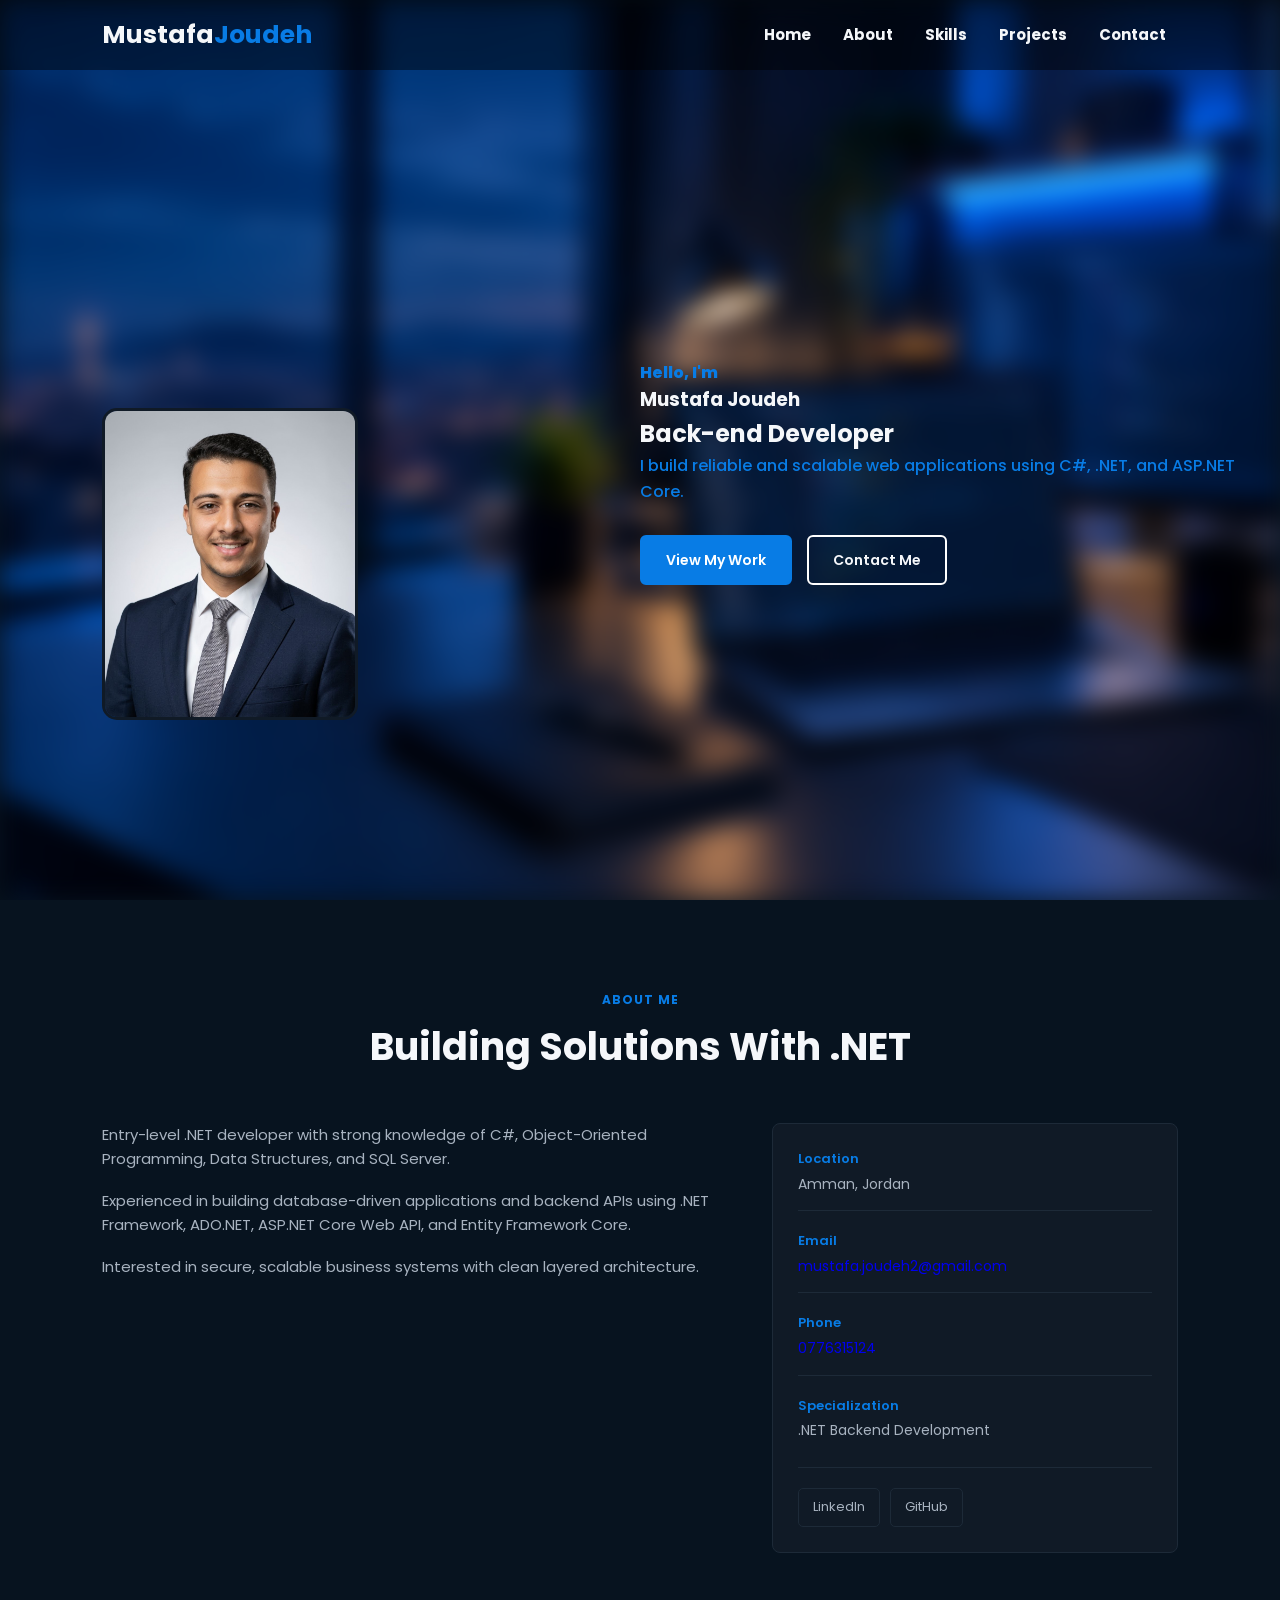
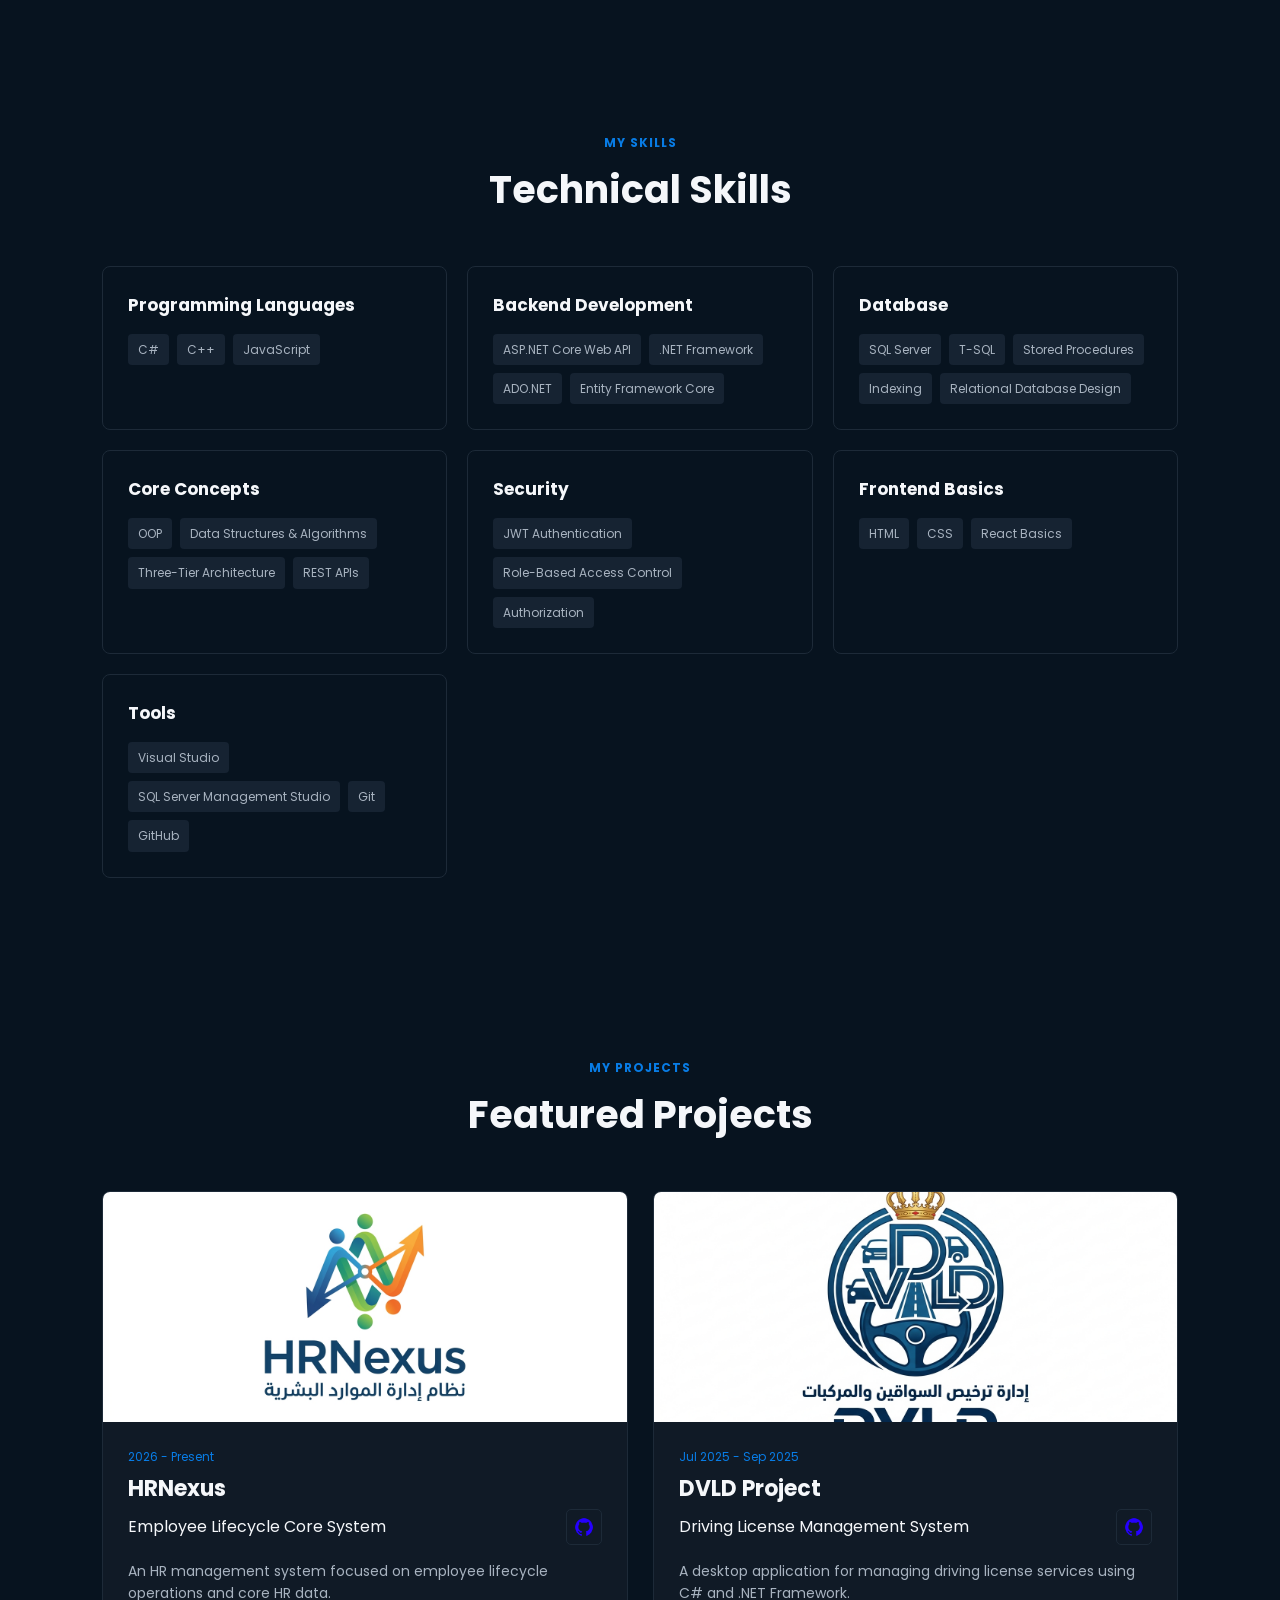
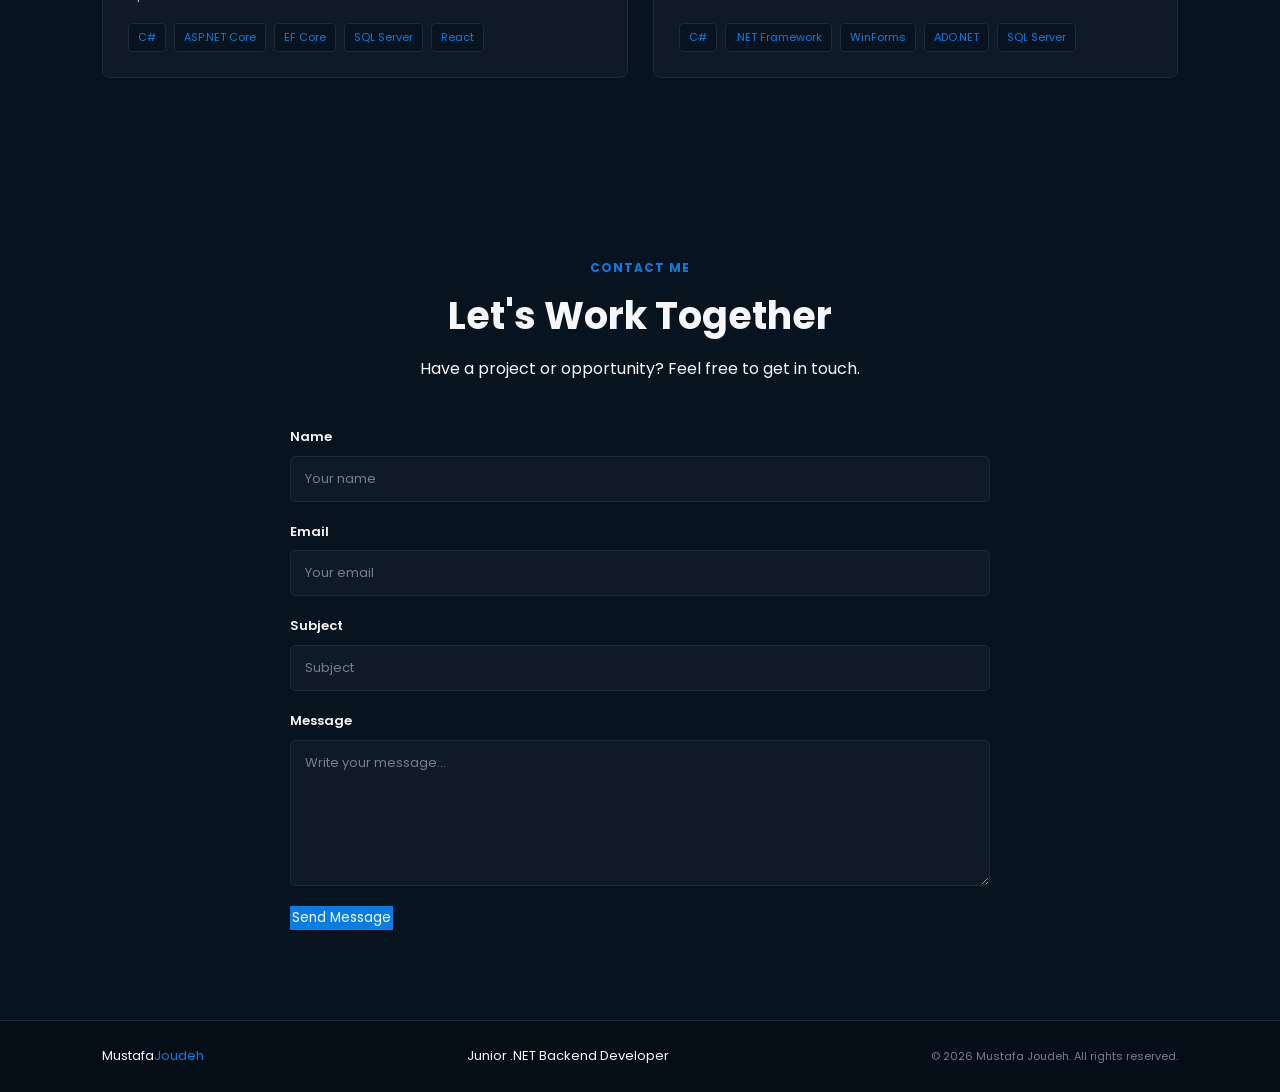
==== index.html @ 3c8806cf "Initial portfolio website" ====
<!doctype html>
<html lang="en">
  <head>
    <meta charset="UTF-8" />
    <meta name="viewport" content="width=device-width, initial-scale=1.0" />
    <meta
      name="description"
      content="Mustafa Joudeh - Junior .NET Backend Developer specializing in C#, ASP.NET Core and SQL Server."
    />

    <title>Mustafa Joudeh | .NET Backend Developer</title>

    <link rel="stylesheet" href="style.css" />
  </head>
  <body>
    <header class="site-header">
      <div class="logo">
        <p class="logo-name">Mustafa<span>Joudeh</span></p>
      </div>
      <nav class="navigation">
        <ul class="nav-links">
          <li class="nav-item"><a href="#Home">Home</a></li>
          <li class="nav-item"><a href="#About">About</a></li>
          <li class="nav-item"><a href="#Skills">Skills</a></li>
          <li class="nav-item"><a href="#Projects">Projects</a></li>
          <li class="nav-item"><a href="#Contact">Contact</a></li>
        </ul>
      </nav>
    </header>
    <main>
      <section id="Home" class="hero">
        <picture>
          <!-- Mobile -->
          <source
            media="(max-width: 767px)"
            srcset="assests/images/hero-mobile.png"
          />

          <!-- Tablet -->
          <source
            media="(max-width: 1023px)"
            srcset="assests/images/hero-tablet.png"
          />

          <!-- Large Desktop -->
          <source
            media="(min-width: 2000px)"
            srcset="assests/images/hero-large.png"
          />

          <!-- Wide Desktop -->
          <source
            media="(min-width: 1440px)"
            srcset="assests/images/hero-wide.png"
          />

          <!-- Desktop -->
          <source
            media="(min-width: 1024px)"
            srcset="assests/images/hero-desktop.png"
          />

          <img src="assests/images/hero-desktop.png" alt="Hero Section Image" />
        </picture>
        <img class="MyPhoto" src="assests/images/My Photo.jpeg" alt="MyPhoto" />
        <article class="hero-content">
          <p class="hero-greeting">Hello, I'm</p>

          <h1>Mustafa Joudeh</h1>

          <h2>Back-end Developer</h2>

          <p class="hero-description">
            I build reliable and scalable web applications using C#, .NET, and
            ASP.NET Core.
          </p>

          <div class="hero-buttons">
            <a href="#Projects" class="btn-primary">View My Work</a>
            <a href="#Contact" class="btn-secondary">Contact Me</a>
          </div>
        </article>
      </section>

      <section class="about section" id="About">
        <header class="section-header">
          <p class="section-label">ABOUT ME</p>
          <h2>Building Solutions With .NET</h2>
        </header>

        <article class="about-content">
          <div class="about-text">
            <p>
              Entry-level .NET developer with strong knowledge of C#,
              Object-Oriented Programming, Data Structures, and SQL Server.
            </p>

            <p>
              Experienced in building database-driven applications and backend
              APIs using .NET Framework, ADO.NET, ASP.NET Core Web API, and
              Entity Framework Core.
            </p>

            <p>
              Interested in secure, scalable business systems with clean layered
              architecture.
            </p>
          </div>

          <aside class="about-info">
            <dl>
              <div>
                <dt>Location</dt>
                <dd>Amman, Jordan</dd>
              </div>

              <div>
                <dt>Email</dt>
                <dd>
                  <a href="mailto:mustafa.joudeh2@gmail.com">
                    mustafa.joudeh2@gmail.com
                  </a>
                </dd>
              </div>

              <div>
                <dt>Phone</dt>
                <dd>
                  <a href="tel:+962776315124"> 0776315124 </a>
                </dd>
              </div>

              <div>
                <dt>Specialization</dt>
                <dd>.NET Backend Development</dd>
              </div>
            </dl>

            <div class="social-links">
              <a
                href="https://www.linkedin.com/in/mustafa-joudeh-37520a377"
                target="_blank"
                rel="noopener noreferrer"
              >
                LinkedIn
              </a>

              <a
                href="https://github.com/mustafajoudeh"
                target="_blank"
                rel="noopener noreferrer"
              >
                GitHub
              </a>
            </div>
          </aside>
        </article>
      </section>
      <section class="skills section" id="Skills">
        <header class="section-header">
          <p class="section-label">MY SKILLS</p>
          <h2>Technical Skills</h2>
        </header>

        <div class="skills-grid">
          <article class="skill-card">
            <h3>Programming Languages</h3>

            <ul>
              <li>C#</li>
              <li>C++</li>
              <li>JavaScript</li>
            </ul>
          </article>

          <article class="skill-card">
            <h3>Backend Development</h3>

            <ul>
              <li>ASP.NET Core Web API</li>
              <li>.NET Framework</li>
              <li>ADO.NET</li>
              <li>Entity Framework Core</li>
            </ul>
          </article>

          <article class="skill-card">
            <h3>Database</h3>

            <ul>
              <li>SQL Server</li>
              <li>T-SQL</li>
              <li>Stored Procedures</li>
              <li>Indexing</li>
              <li>Relational Database Design</li>
            </ul>
          </article>

          <article class="skill-card">
            <h3>Core Concepts</h3>

            <ul>
              <li>OOP</li>
              <li>Data Structures & Algorithms</li>
              <li>Three-Tier Architecture</li>
              <li>REST APIs</li>
            </ul>
          </article>

          <article class="skill-card">
            <h3>Security</h3>

            <ul>
              <li>JWT Authentication</li>
              <li>Role-Based Access Control</li>
              <li>Authorization</li>
            </ul>
          </article>

          <article class="skill-card">
            <h3>Frontend Basics</h3>

            <ul>
              <li>HTML</li>
              <li>CSS</li>
              <li>React Basics</li>
            </ul>
          </article>

          <article class="skill-card">
            <h3>Tools</h3>

            <ul>
              <li>Visual Studio</li>
              <li>SQL Server Management Studio</li>
              <li>Git</li>
              <li>GitHub</li>
            </ul>
          </article>
        </div>
      </section>

      <section class="projects section" id="Projects">
        <header class="section-header">
          <p class="section-label">MY PROJECTS</p>
          <h2>Featured Projects</h2>
        </header>

        <div class="projects-grid">
          <article class="project-card">
            <figure class="project-image">
              <img
                src="assests/images/Projects Logos/HRMS Logo.jpg"
                alt="HRNexus Employee Lifecycle Core System"
              />
            </figure>

            <div class="project-content">
              <p class="project-date">2026 - Present</p>

              <h3>HRNexus</h3>

              <div class="project-title-row">
                <p class="project-type">Employee Lifecycle Core System</p>

                <a
                  href="https://github.com/mustafa2004A/HRNexus2"
                  class="project-github"
                  target="_blank"
                  rel="noopener noreferrer"
                  aria-label="View HRNexus on GitHub"
                >
                  <img
                    class="github-icon"
                    src="assests/images/icons/github.png"
                    alt="github icon"
                  />
                </a>
              </div>

              <p>
                An HR management system focused on employee lifecycle operations
                and core HR data.
              </p>

              <ul class="project-technologies">
                <li>C#</li>
                <li>ASP.NET Core</li>
                <li>EF Core</li>
                <li>SQL Server</li>
                <li>React</li>
              </ul>
            </div>
          </article>

          <article class="project-card">
            <figure class="project-image">
              <img
                src="assests/images/Projects Logos/DVLD Logo.jpg"
                alt="DVLD Driving License Management System"
              />
            </figure>

            <div class="project-content">
              <p class="project-date">Jul 2025 - Sep 2025</p>

              <h3>DVLD Project</h3>

              <div class="project-title-row">
                <p class="project-type">Driving License Management System</p>

                <a
                  href="DVLD_GITHUB_URL"
                  class="project-github"
                  target="_blank"
                  rel="noopener noreferrer"
                  aria-label="View DVLD on GitHub"
                >
                  <img
                    class="github-icon"
                    src="assests/images/icons/github.png"
                    alt="github icon"
                  />
                </a>
              </div>

              <p>
                A desktop application for managing driving license services
                using C# and .NET Framework.
              </p>

              <ul class="project-technologies">
                <li>C#</li>
                <li>.NET Framework</li>
                <li>WinForms</li>
                <li>ADO.NET</li>
                <li>SQL Server</li>
              </ul>
            </div>
          </article>
        </div>
      </section>

      <section class="contact section" id="Contact">
        <header class="section-header">
          <p class="section-label">CONTACT ME</p>

          <h2>Let's Work Together</h2>

          <p>Have a project or opportunity? Feel free to get in touch.</p>
        </header>

        <form class="contact-form" action="success.html" method="get">
          <div class="form-group">
            <label for="name">Name</label>

            <input
              type="text"
              id="name"
              name="name"
              placeholder="Your name"
              required
            />
          </div>

          <div class="form-group">
            <label for="email">Email</label>

            <input
              type="email"
              id="email"
              name="email"
              placeholder="Your email"
              required
            />
          </div>

          <div class="form-group">
            <label for="subject">Subject</label>

            <input
              type="text"
              id="subject"
              name="subject"
              placeholder="Subject"
              required
            />
          </div>

          <div class="form-group">
            <label for="message">Message</label>

            <textarea
              id="message"
              name="message"
              rows="6"
              placeholder="Write your message..."
              required
            ></textarea>
          </div>

          <button type="submit" class="btn-primary">Send Message</button>
        </form>
      </section>
    </main>
    <footer class="site-footer">
      <p>Mustafa<span>Joudeh</span></p>

      <p>Junior .NET Backend Developer</p>

      <small> &copy; 2026 Mustafa Joudeh. All rights reserved. </small>
    </footer>
  </body>
</html>
---- style.css ----
@import url("https://fonts.googleapis.com/css2?family=Poppins:wght@300;400;500;600;700;800&display=swap");

* {
  box-sizing: border-box;
  margin: 0;
  padding: 0;
  scroll-behavior: smooth;
}

:root {
  --color-background: #07131f;
  --color-surface: #101a26;
  --color-surface-light: #162332;

  --color-primary: #087ce5;
  --color-primary-hover: #006fcc;

  --color-white: #ffffff;
  --color-text: #f5f7fa;
  --color-text-secondary: #a8b3c0;
  --color-text-muted: #6f8092;

  --color-border: #1d2a38;

  --color-overlay: rgba(0, 0, 0, 0.45);
}

body {
  background-color: var(--color-background);
  color: var(--color-text);
  font-family: "Poppins", sans-serif;
  line-height: 1.6;
}

.logo {
  text-align: left;
}

.logo-name {
  font-size: 25px;
  font-weight: 700;
  line-height: 1.2;
}

.logo-name span {
  color: var(--color-primary);
}

.site-header {
  width: 100%;
  min-height: 70px;

  position: fixed;
  top: 0;
  left: 0;

  background: rgba(0, 0, 0, 0.45);

  display: flex;
  align-items: center;
  justify-content: space-between;

  padding: 15px 8%;

  z-index: 1000;
}

.nav-links {
  display: flex;
  align-items: center;
  gap: 8px;

  list-style: none;
}

.nav-item a {
  display: block;

  color: var(--color-text);
  text-decoration: none;

  font-size: 15px;
  font-weight: 700;

  padding: 8px 12px;

  transition: 0.3s ease;
}

.nav-item a:hover {
  color: var(--color-primary);
}

/* =========================
   Hero Section
========================= */

.hero {
  position: relative;
  width: 100%;
  min-height: 100vh;
  overflow: hidden;
}

/* Hero Background */
.hero picture {
  position: absolute;
  inset: 0;

  width: 100%;
  height: 100%;
}

.hero picture img {
  display: block;

  width: 100%;
  height: 100%;

  object-fit: cover;
  object-position: center;
  filter: brightness(100%);
  filter: blur(13px);
}

/* My Photo */
.MyPhoto {
  border: 3px solid var(--color-surface);
  border-radius: 15px;
  position: absolute;

  left: 8%;
  bottom: 20%;

  width: clamp(180px, 20vw, 350px);
  height: auto;

  z-index: 2;
}

/*----------------------------------------------------------------------------------*/

.hero-content {
  display: block;
  position: absolute;
  z-index: 2;
  left: 50%;
  bottom: 35%;
}

.hero-description {
  font-weight: 500;
  color: var(--color-primary);
}

.hero-greeting {
  color: var(--color-primary);
  font-weight: 800;
}

.hero-buttons {
  display: flex;
  align-items: center;
  gap: 15px;
  margin-top: 30px;
}

.hero-buttons a {
  display: inline-block;

  padding: 12px 24px;

  border-radius: 6px;

  font-size: 14px;
  font-weight: 600;

  text-decoration: none;

  transition: all 0.3s ease;
}

/* Primary Button */
.btn-primary {
  background-color: var(--color-primary);
  color: var(--color-white);

  border: 2px solid var(--color-primary);
}

.btn-primary:hover {
  background-color: var(--color-primary-hover);
  border-color: var(--color-primary-hover);

  transform: translateY(-2px);
}

/* Secondary Button */
.btn-secondary {
  background-color: transparent;
  color: var(--color-text);

  border: 2px solid var(--color-white);
}

.btn-secondary:hover {
  color: var(--color-primary);
  border-color: var(--color-primary);

  transform: translateY(-2px);
}

/* =========================
   Sections
========================= */

.section {
  padding: 90px 8%;
}

.section-header {
  text-align: center;

  margin-bottom: 45px;
}

.section-label {
  color: var(--color-primary);

  font-size: 12px;
  font-weight: 700;

  letter-spacing: 1px;

  margin-bottom: 8px;
}

.section-header h2 {
  font-size: clamp(28px, 4vw, 38px);

  margin-bottom: 10px;
}

.about-content {
  display: grid;

  grid-template-columns: 1.5fr 1fr;

  gap: 60px;

  max-width: 1100px;

  margin: auto;
}

.about-text p {
  color: var(--color-text-secondary);

  font-size: 15px;

  margin-bottom: 18px;
}

.about-info {
  background-color: var(--color-surface);

  border: 1px solid var(--color-border);

  border-radius: 8px;

  padding: 25px;
}

.about-info dl {
  display: grid;

  gap: 20px;
}

.about-info div {
  border-bottom: 1px solid var(--color-border);

  padding-bottom: 15px;
}

.about-info div:last-child {
  border-bottom: none;

  padding-bottom: 0;
}

.about-info dt {
  color: var(--color-primary);

  font-size: 13px;
  font-weight: 600;

  margin-bottom: 3px;
}

.about-info dd {
  color: var(--color-text-secondary);

  font-size: 14px;
}

.about-info a {
  text-decoration: none;
}

.about-info a:hover {
  color: var(--color-primary);
}

.skills-grid {
  display: grid;

  grid-template-columns: repeat(3, 1fr);

  gap: 20px;

  max-width: 1100px;

  margin: auto;
}

.skill-card {
  background-color: var(--color-background);

  border: 1px solid var(--color-border);

  border-radius: 8px;

  padding: 25px;

  transition: 0.3s ease;
}

.skill-card:hover {
  transform: translateY(-5px);

  border-color: var(--color-primary);
  cursor: pointer;
}

.skill-card h3 {
  font-size: 17px;

  margin-bottom: 15px;
}

.skill-card ul {
  list-style: none;

  display: flex;

  flex-wrap: wrap;

  gap: 8px;
}

.skill-card li {
  background-color: var(--color-surface-light);

  color: var(--color-text-secondary);

  padding: 6px 10px;

  border-radius: 4px;

  font-size: 12px;
}

.social-links {
  display: flex;

  gap: 10px;

  margin-top: 25px;

  padding-top: 20px;

  border-top: 1px solid var(--color-border);
}

.social-links a {
  color: var(--color-text-secondary);

  text-decoration: none;

  font-size: 13px;

  padding: 8px 14px;

  border: 1px solid var(--color-border);

  border-radius: 5px;

  transition: 0.3s ease;
}

.social-links a:hover {
  color: var(--color-primary);

  border-color: var(--color-primary);
}

.projects-grid {
  display: grid;

  grid-template-columns: repeat(2, 1fr);

  gap: 25px;

  max-width: 1100px;

  margin: auto;
}

.project-card {
  background-color: var(--color-surface);

  border: 1px solid var(--color-border);

  border-radius: 8px;

  overflow: hidden;

  transition: 0.3s ease;
}

.project-card:hover {
  transform: translateY(-5px);

  border-color: var(--color-primary);
  cursor: pointer;
}

.project-image {
  width: 100%;

  height: 230px;

  overflow: hidden;
}

.project-image img {
  width: 100%;
  height: 100%;

  object-fit: cover;

  display: block;

  transition: 0.4s ease;
}

.project-card:hover .project-image img {
  transform: scale(1.04);
}

.project-content {
  padding: 25px;
}

.project-date {
  color: var(--color-primary);

  font-size: 12px;

  margin-bottom: 5px;
}

.project-content h3 {
  font-size: 22px;

  margin-bottom: 3px;
}

.project-title-row {
  display: flex;
  align-items: center;
  justify-content: space-between;
  gap: 15px;

  margin-bottom: 15px;
}

.project-type {
  margin: 0;
}

.project-github {
  display: flex;
  align-items: center;
  justify-content: center;

  width: 36px;
  height: 36px;

  flex-shrink: 0;

  color: var(--color-text);

  border: 1px solid var(--color-border);
  border-radius: 5px;

  font-size: 10px;
  font-weight: 600;

  text-decoration: none;

  transition: 0.3s ease;
}

.project-github:hover {
  color: var(--color-primary);

  border-color: var(--color-primary);

  transform: translateY(-2px);
}

.github-icon {
  width: 20px;
  height: 20px;
  object-fit: contain;
}

.project-content > p:not(.project-date):not(.project-type) {
  color: var(--color-text-secondary);

  font-size: 14px;

  margin-bottom: 18px;
}

.project-technologies {
  display: flex;

  flex-wrap: wrap;

  gap: 8px;

  list-style: none;
}

.project-technologies li {
  color: var(--color-primary);

  background-color: var(--color-background);

  border: 1px solid var(--color-border);

  padding: 5px 9px;

  border-radius: 4px;

  font-size: 11px;
}

/* =========================
   Contact Form
========================= */

.contact-form {
  max-width: 700px;

  margin: 40px auto 0;

  display: grid;

  gap: 20px;
}

.form-group {
  display: flex;

  flex-direction: column;

  gap: 8px;
}

.form-group label {
  color: var(--color-text);

  font-size: 13px;

  font-weight: 600;
}

.form-group input,
.form-group textarea {
  width: 100%;

  padding: 12px 14px;

  background-color: var(--color-surface);

  color: var(--color-text);

  border: 1px solid var(--color-border);

  border-radius: 5px;

  font-family: inherit;

  font-size: 13px;

  outline: none;

  transition: 0.3s ease;
}

.form-group input:focus,
.form-group textarea:focus {
  border-color: var(--color-primary);
}

.form-group textarea {
  resize: vertical;
}

.form-group input::placeholder,
.form-group textarea::placeholder {
  color: var(--color-text-muted);
}

.contact-form .btn-primary {
  width: fit-content;

  cursor: pointer;

  font-family: inherit;
}

.site-footer {
  background-color: #050e17;

  border-top: 1px solid var(--color-border);

  padding: 25px 8%;

  display: flex;

  justify-content: space-between;

  align-items: center;

  flex-wrap: wrap;

  gap: 15px;
}

.site-footer p {
  font-size: 13px;
}

.site-footer p span {
  color: var(--color-primary);
}

.site-footer small {
  color: var(--color-text-muted);

  font-size: 11px;
}

.success-page {
  min-height: 100vh;
  display: flex;
  justify-content: center;
  align-items: center;
  padding: 20px;
}

.success-card {
  width: 100%;
  max-width: 500px;
  padding: 50px 40px;
  text-align: center;
  background-color: var(--color-surface);
  border-radius: 16px;
  box-shadow: 0 10px 30px rgba(0, 0, 0, 0.2);
}

.success-icon {
  width: 70px;
  height: 70px;
  margin: 0 auto 25px;

  display: flex;
  justify-content: center;
  align-items: center;

  border-radius: 50%;
  background-color: #22c55e;
  color: white;

  font-size: 35px;
  font-weight: 700;
}

.success-card h1 {
  margin-bottom: 15px;
}

.success-card p {
  margin-bottom: 30px;
  line-height: 1.6;
}

.back-button {
  display: inline-block;
  padding: 12px 24px;

  border-radius: 8px;
  background-color: var(--color-primary);
  color: white;

  text-decoration: none;
}

/* =========================
   Hero Animation
========================= */

@keyframes heroContent {
  from {
    opacity: 0;

    transform: translateY(-40%);
  }

  to {
    opacity: 1;

    transform: translateY(-50%);
  }
}

/* =========================
   Tablet
========================= */

@media (max-width: 1023px) {
  .site-header {
    padding: 15px 5%;
  }

  .nav-links {
    gap: 3px;
  }

  .nav-item a {
    padding: 8px;
  }

  /* =========================
     Hero
  ========================= */

  .hero-content {
    left: 55%;
    top: 50%;

    width: 45%;

    transform: translate(-50%, -50%);
  }

  .MyPhoto {
    left: 5%;
    bottom: 25%;

    width: clamp(150px, 25vw, 260px);
  }

  .hero-content h1 {
    font-size: 32px;
  }

  .hero-content h2 {
    font-size: 22px;
  }

  .hero-description {
    font-size: 14px;
  }

  .hero-buttons {
    flex-wrap: wrap;
  }

  /* =========================
     About
  ========================= */

  .about-content {
    grid-template-columns: 1fr;
  }

  /* =========================
     Skills
  ========================= */

  .skills-grid {
    grid-template-columns: repeat(2, 1fr);
  }
}

/* =========================
   Mobile
========================= */

@media (max-width: 767px) {
  .site-header {
    min-height: 60px;

    padding: 12px 5%;
  }

  .logo-name {
    font-size: 17px;
  }

  .navigation {
    display: none;
  }

  /* =========================
     Hero
  ========================= */

  .hero {
    min-height: 100vh;
  }

  /* Hero Photo */

  .hero-photo {
    margin: 0;
  }

  .MyPhoto {
    left: 50%;
    top: 15%;
    bottom: auto;

    width: clamp(150px, 45vw, 220px);

    transform: translateX(-50%);
  }

  /* Hero Content */

  .hero-content {
    left: 5%;
    right: 5%;

    top: 60%;

    width: auto;

    text-align: center;

    transform: translateY(-50%);
  }

  .hero-content h1 {
    font-size: clamp(28px, 8vw, 40px);
  }

  .hero-content h2 {
    font-size: clamp(18px, 5vw, 24px);
  }

  .hero-description {
    max-width: 400px;

    margin: 10px auto 0;

    font-size: 13px;
  }

  /* Hero Buttons */

  .hero-buttons {
    justify-content: center;

    flex-wrap: wrap;

    gap: 10px;

    margin-top: 20px;
  }

  .hero-buttons a {
    padding: 10px 17px;

    font-size: 12px;
  }

  /* =========================
     Sections
  ========================= */

  .section {
    padding: 70px 5%;
  }

  /* =========================
     Skills & Projects
  ========================= */

  .skills-grid,
  .projects-grid {
    grid-template-columns: 1fr;
  }

  /* =========================
     Contact
  ========================= */

  .contact-details {
    flex-direction: column;

    gap: 12px;
  }

  /* =========================
     Footer
  ========================= */

  .site-footer {
    flex-direction: column;

    text-align: center;
  }
}
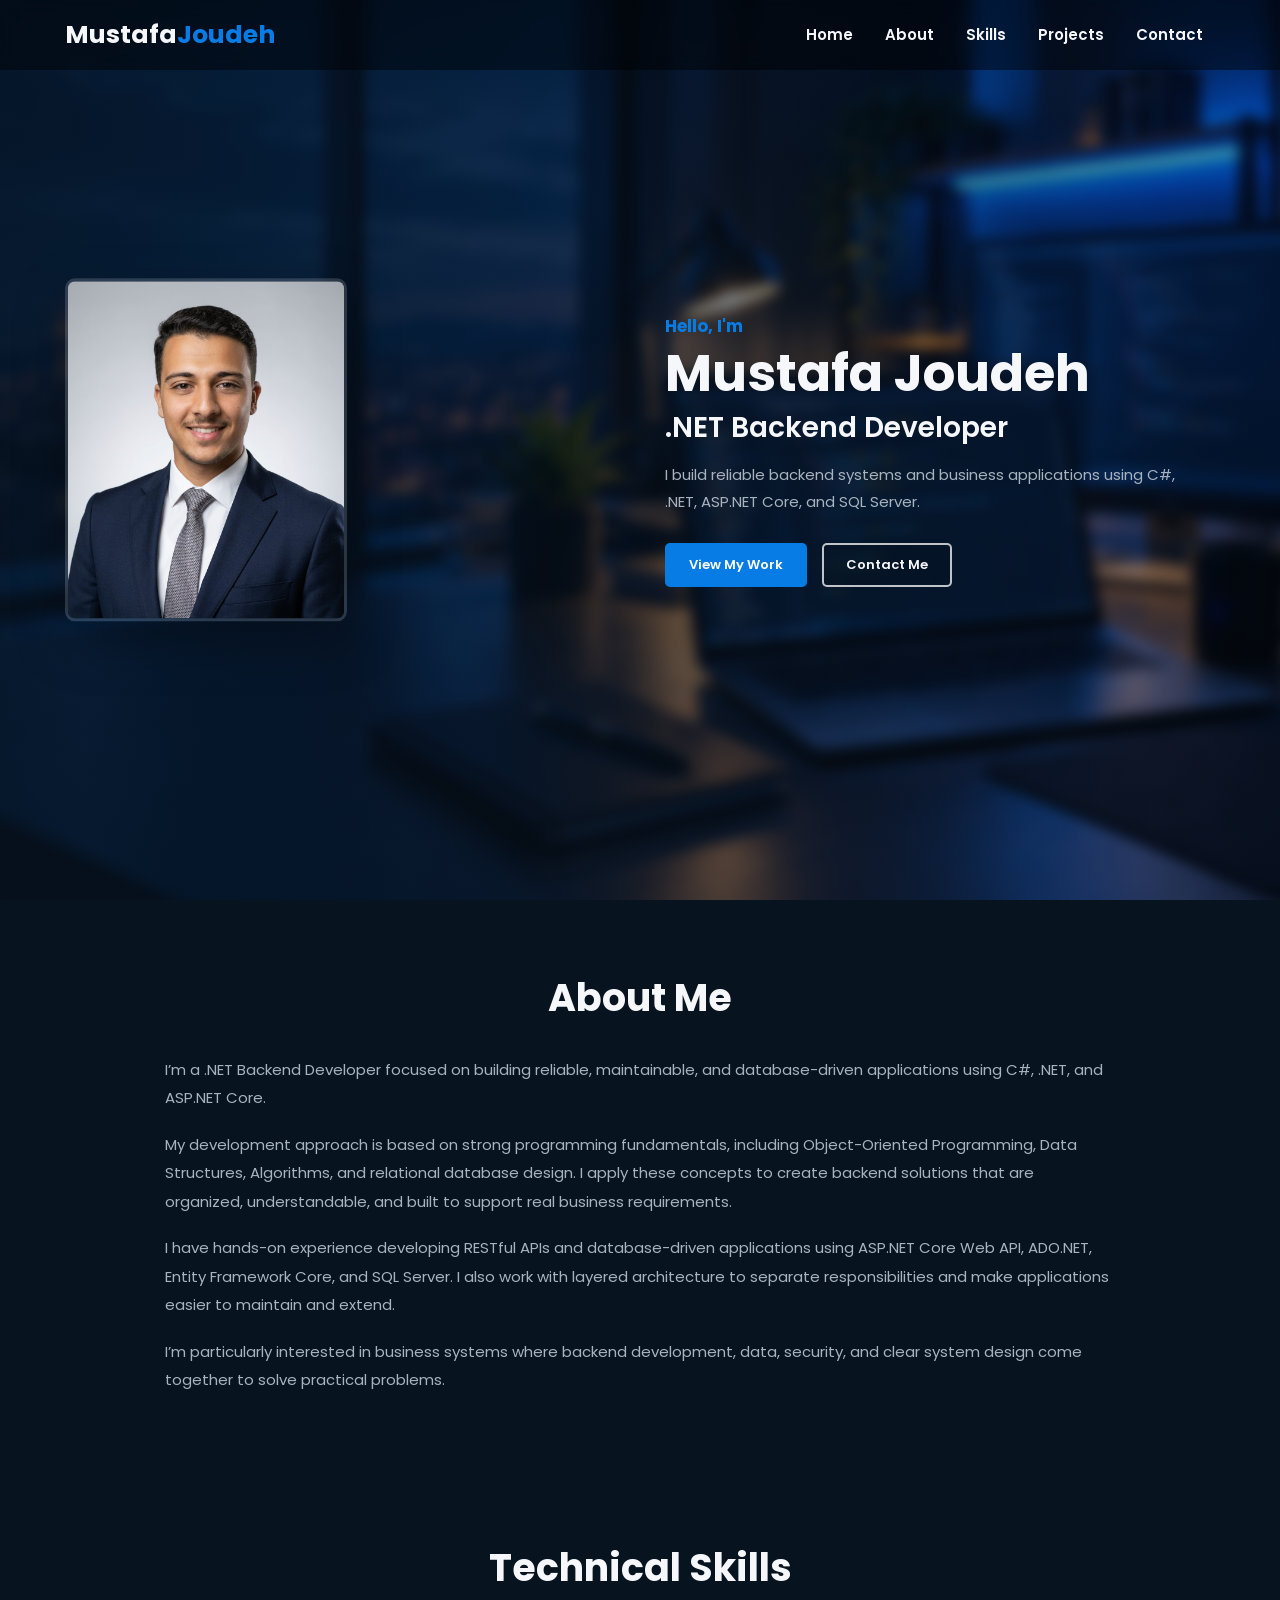
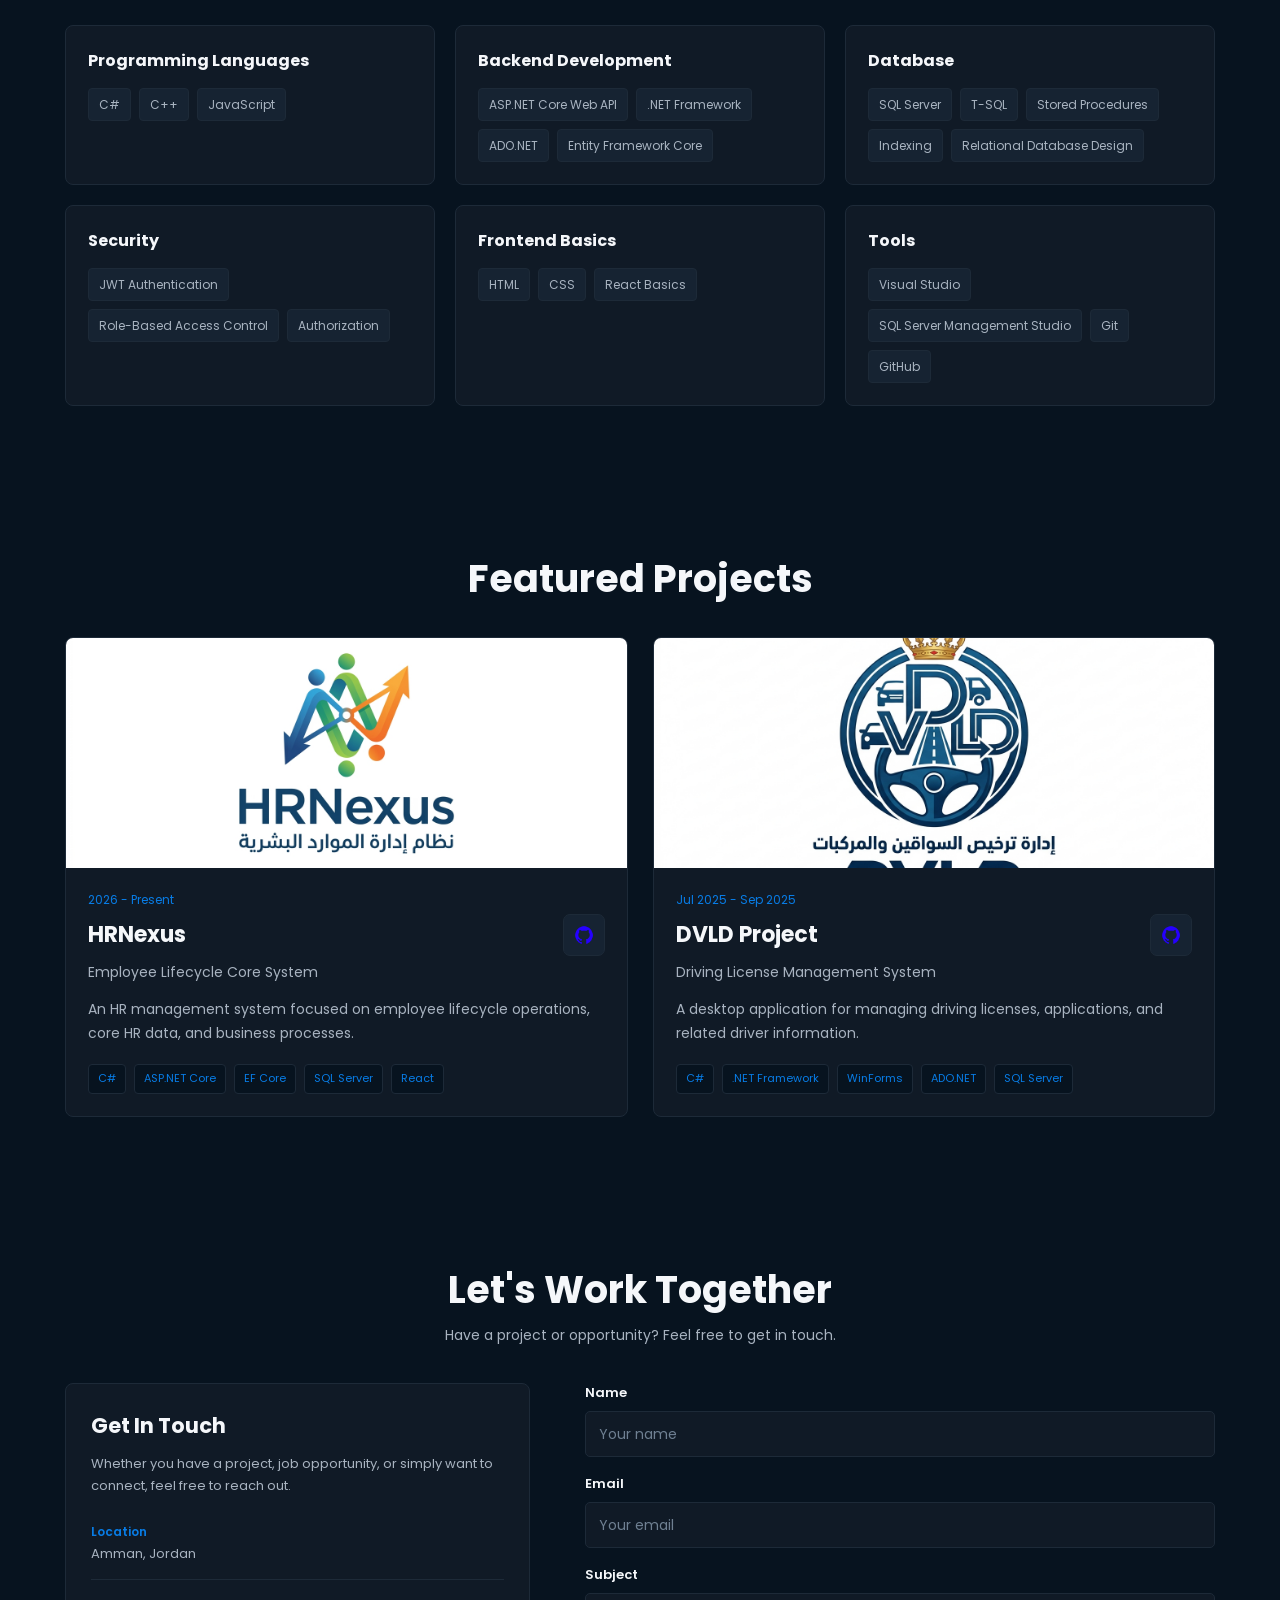
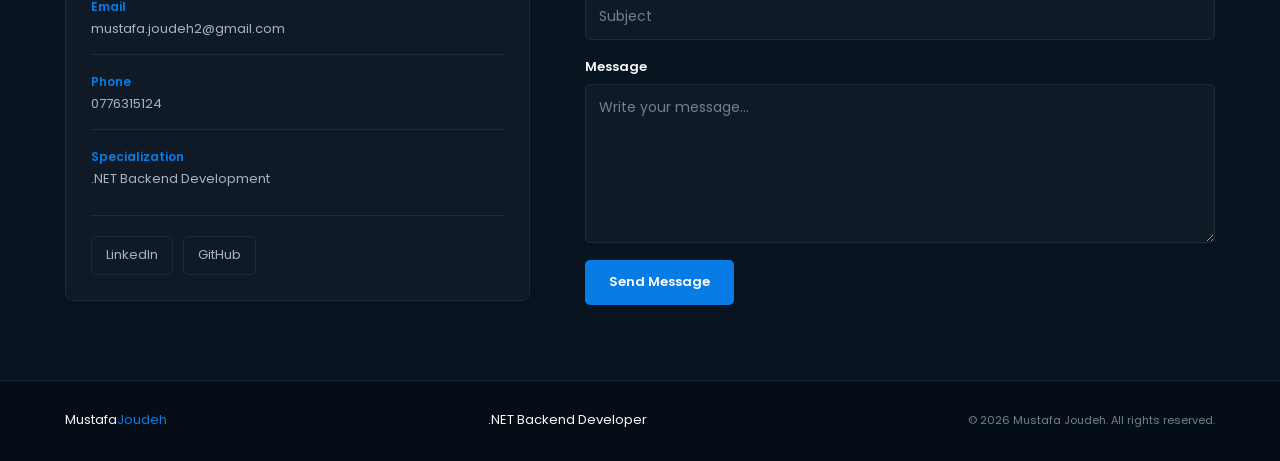
==== commit ac071c5b: "Update protfolio" ====
--- a/index.html
+++ b/index.html
@@ -3,412 +3,504 @@
   <head>
     <meta charset="UTF-8" />
     <meta name="viewport" content="width=device-width, initial-scale=1.0" />
+
     <meta
       name="description"
-      content="Mustafa Joudeh - Junior .NET Backend Developer specializing in C#, ASP.NET Core and SQL Server."
+      content="Mustafa Joudeh - .NET Backend Developer specializing in C#, ASP.NET Core and SQL Server."
     />
 
     <title>Mustafa Joudeh | .NET Backend Developer</title>
 
     <link rel="stylesheet" href="style.css" />
   </head>
+
   <body>
+    <!-- Header & Navigation -->
     <header class="site-header">
-      <div class="logo">
-        <p class="logo-name">Mustafa<span>Joudeh</span></p>
+      <div class="container header-content">
+        <a href="#Home" class="logo" aria-label="Mustafa Joudeh - Home">
+          <p class="logo-name">Mustafa<span>Joudeh</span></p>
+        </a>
+
+        <input
+          type="checkbox"
+          id="menu-toggle"
+          class="menu-toggle"
+          aria-label="Toggle navigation menu"
+        />
+
+        <label for="menu-toggle" class="menu-button">
+          <span></span>
+          <span></span>
+          <span></span>
+        </label>
+
+        <nav class="navigation" aria-label="Main navigation">
+          <ul class="nav-links">
+            <li class="nav-item">
+              <a href="#Home">Home</a>
+            </li>
+
+            <li class="nav-item">
+              <a href="#About">About</a>
+            </li>
+
+            <li class="nav-item">
+              <a href="#Skills">Skills</a>
+            </li>
+
+            <li class="nav-item">
+              <a href="#Projects">Projects</a>
+            </li>
+
+            <li class="nav-item">
+              <a href="#Contact">Contact</a>
+            </li>
+          </ul>
+        </nav>
       </div>
-      <nav class="navigation">
-        <ul class="nav-links">
-          <li class="nav-item"><a href="#Home">Home</a></li>
-          <li class="nav-item"><a href="#About">About</a></li>
-          <li class="nav-item"><a href="#Skills">Skills</a></li>
-          <li class="nav-item"><a href="#Projects">Projects</a></li>
-          <li class="nav-item"><a href="#Contact">Contact</a></li>
-        </ul>
-      </nav>
     </header>
+
     <main>
+      <!-- Hero Section -->
       <section id="Home" class="hero">
-        <picture>
-          <!-- Mobile -->
+        <picture class="hero-background">
           <source
             media="(max-width: 767px)"
             srcset="assests/images/hero-mobile.png"
           />
 
-          <!-- Tablet -->
           <source
             media="(max-width: 1023px)"
             srcset="assests/images/hero-tablet.png"
           />
 
-          <!-- Large Desktop -->
           <source
             media="(min-width: 2000px)"
             srcset="assests/images/hero-large.png"
           />
 
-          <!-- Wide Desktop -->
           <source
             media="(min-width: 1440px)"
             srcset="assests/images/hero-wide.png"
           />
 
-          <!-- Desktop -->
           <source
             media="(min-width: 1024px)"
             srcset="assests/images/hero-desktop.png"
           />
 
-          <img src="assests/images/hero-desktop.png" alt="Hero Section Image" />
+          <img src="assests/images/hero-desktop.png" alt="" />
         </picture>
-        <img class="MyPhoto" src="assests/images/My Photo.jpeg" alt="MyPhoto" />
-        <article class="hero-content">
-          <p class="hero-greeting">Hello, I'm</p>
-
-          <h1>Mustafa Joudeh</h1>
-
-          <h2>Back-end Developer</h2>
-
-          <p class="hero-description">
-            I build reliable and scalable web applications using C#, .NET, and
-            ASP.NET Core.
-          </p>
-
-          <div class="hero-buttons">
-            <a href="#Projects" class="btn-primary">View My Work</a>
-            <a href="#Contact" class="btn-secondary">Contact Me</a>
-          </div>
-        </article>
-      </section>
-
-      <section class="about section" id="About">
-        <header class="section-header">
-          <p class="section-label">ABOUT ME</p>
-          <h2>Building Solutions With .NET</h2>
-        </header>
-
-        <article class="about-content">
-          <div class="about-text">
-            <p>
-              Entry-level .NET developer with strong knowledge of C#,
-              Object-Oriented Programming, Data Structures, and SQL Server.
+
+        <div class="hero-overlay"></div>
+
+        <div class="container hero-container">
+          <img
+            class="MyPhoto"
+            src="assests/images/My Photo.jpeg"
+            alt="Mustafa Joudeh"
+          />
+
+          <article class="hero-content">
+            <p class="hero-greeting">Hello, I'm</p>
+
+            <h1>Mustafa Joudeh</h1>
+
+            <h2>.NET Backend Developer</h2>
+
+            <p class="hero-description">
+              I build reliable backend systems and business applications using
+              C#, .NET, ASP.NET Core, and SQL Server.
             </p>
 
-            <p>
-              Experienced in building database-driven applications and backend
-              APIs using .NET Framework, ADO.NET, ASP.NET Core Web API, and
-              Entity Framework Core.
-            </p>
-
-            <p>
-              Interested in secure, scalable business systems with clean layered
-              architecture.
-            </p>
-          </div>
-
-          <aside class="about-info">
-            <dl>
-              <div>
-                <dt>Location</dt>
-                <dd>Amman, Jordan</dd>
-              </div>
-
-              <div>
-                <dt>Email</dt>
-                <dd>
-                  <a href="mailto:mustafa.joudeh2@gmail.com">
-                    mustafa.joudeh2@gmail.com
-                  </a>
-                </dd>
-              </div>
-
-              <div>
-                <dt>Phone</dt>
-                <dd>
-                  <a href="tel:+962776315124"> 0776315124 </a>
-                </dd>
-              </div>
-
-              <div>
-                <dt>Specialization</dt>
-                <dd>.NET Backend Development</dd>
-              </div>
-            </dl>
-
-            <div class="social-links">
-              <a
-                href="https://www.linkedin.com/in/mustafa-joudeh-37520a377"
-                target="_blank"
-                rel="noopener noreferrer"
-              >
-                LinkedIn
-              </a>
-
-              <a
-                href="https://github.com/mustafajoudeh"
-                target="_blank"
-                rel="noopener noreferrer"
-              >
-                GitHub
-              </a>
-            </div>
-          </aside>
-        </article>
-      </section>
-      <section class="skills section" id="Skills">
-        <header class="section-header">
-          <p class="section-label">MY SKILLS</p>
-          <h2>Technical Skills</h2>
-        </header>
-
-        <div class="skills-grid">
-          <article class="skill-card">
-            <h3>Programming Languages</h3>
-
-            <ul>
-              <li>C#</li>
-              <li>C++</li>
-              <li>JavaScript</li>
-            </ul>
-          </article>
-
-          <article class="skill-card">
-            <h3>Backend Development</h3>
-
-            <ul>
-              <li>ASP.NET Core Web API</li>
-              <li>.NET Framework</li>
-              <li>ADO.NET</li>
-              <li>Entity Framework Core</li>
-            </ul>
-          </article>
-
-          <article class="skill-card">
-            <h3>Database</h3>
-
-            <ul>
-              <li>SQL Server</li>
-              <li>T-SQL</li>
-              <li>Stored Procedures</li>
-              <li>Indexing</li>
-              <li>Relational Database Design</li>
-            </ul>
-          </article>
-
-          <article class="skill-card">
-            <h3>Core Concepts</h3>
-
-            <ul>
-              <li>OOP</li>
-              <li>Data Structures & Algorithms</li>
-              <li>Three-Tier Architecture</li>
-              <li>REST APIs</li>
-            </ul>
-          </article>
-
-          <article class="skill-card">
-            <h3>Security</h3>
-
-            <ul>
-              <li>JWT Authentication</li>
-              <li>Role-Based Access Control</li>
-              <li>Authorization</li>
-            </ul>
-          </article>
-
-          <article class="skill-card">
-            <h3>Frontend Basics</h3>
-
-            <ul>
-              <li>HTML</li>
-              <li>CSS</li>
-              <li>React Basics</li>
-            </ul>
-          </article>
-
-          <article class="skill-card">
-            <h3>Tools</h3>
-
-            <ul>
-              <li>Visual Studio</li>
-              <li>SQL Server Management Studio</li>
-              <li>Git</li>
-              <li>GitHub</li>
-            </ul>
-          </article>
-        </div>
-      </section>
-
-      <section class="projects section" id="Projects">
-        <header class="section-header">
-          <p class="section-label">MY PROJECTS</p>
-          <h2>Featured Projects</h2>
-        </header>
-
-        <div class="projects-grid">
-          <article class="project-card">
-            <figure class="project-image">
-              <img
-                src="assests/images/Projects Logos/HRMS Logo.jpg"
-                alt="HRNexus Employee Lifecycle Core System"
-              />
-            </figure>
-
-            <div class="project-content">
-              <p class="project-date">2026 - Present</p>
-
-              <h3>HRNexus</h3>
-
-              <div class="project-title-row">
-                <p class="project-type">Employee Lifecycle Core System</p>
-
-                <a
-                  href="https://github.com/mustafa2004A/HRNexus2"
-                  class="project-github"
-                  target="_blank"
-                  rel="noopener noreferrer"
-                  aria-label="View HRNexus on GitHub"
-                >
-                  <img
-                    class="github-icon"
-                    src="assests/images/icons/github.png"
-                    alt="github icon"
-                  />
-                </a>
-              </div>
-
-              <p>
-                An HR management system focused on employee lifecycle operations
-                and core HR data.
-              </p>
-
-              <ul class="project-technologies">
-                <li>C#</li>
-                <li>ASP.NET Core</li>
-                <li>EF Core</li>
-                <li>SQL Server</li>
-                <li>React</li>
-              </ul>
-            </div>
-          </article>
-
-          <article class="project-card">
-            <figure class="project-image">
-              <img
-                src="assests/images/Projects Logos/DVLD Logo.jpg"
-                alt="DVLD Driving License Management System"
-              />
-            </figure>
-
-            <div class="project-content">
-              <p class="project-date">Jul 2025 - Sep 2025</p>
-
-              <h3>DVLD Project</h3>
-
-              <div class="project-title-row">
-                <p class="project-type">Driving License Management System</p>
-
-                <a
-                  href="DVLD_GITHUB_URL"
-                  class="project-github"
-                  target="_blank"
-                  rel="noopener noreferrer"
-                  aria-label="View DVLD on GitHub"
-                >
-                  <img
-                    class="github-icon"
-                    src="assests/images/icons/github.png"
-                    alt="github icon"
-                  />
-                </a>
-              </div>
-
-              <p>
-                A desktop application for managing driving license services
-                using C# and .NET Framework.
-              </p>
-
-              <ul class="project-technologies">
-                <li>C#</li>
-                <li>.NET Framework</li>
-                <li>WinForms</li>
-                <li>ADO.NET</li>
-                <li>SQL Server</li>
-              </ul>
+            <div class="hero-buttons">
+              <a href="#Projects" class="btn-primary">View My Work</a>
+
+              <a href="#Contact" class="btn-secondary">Contact Me</a>
             </div>
           </article>
         </div>
       </section>
 
+      <!-- About Section -->
+      <section class="about section" id="About">
+        <div class="container">
+          <header class="section-header">
+            <h2>About Me</h2>
+          </header>
+
+          <div class="about-content">
+            <article class="about-text">
+              <p>
+                I’m a .NET Backend Developer focused on building reliable,
+                maintainable, and database-driven applications using C#, .NET,
+                and ASP.NET Core.
+              </p>
+
+              <p>
+                My development approach is based on strong programming
+                fundamentals, including Object-Oriented Programming, Data
+                Structures, Algorithms, and relational database design. I apply
+                these concepts to create backend solutions that are organized,
+                understandable, and built to support real business requirements.
+              </p>
+
+              <p>
+                I have hands-on experience developing RESTful APIs and
+                database-driven applications using ASP.NET Core Web API,
+                ADO.NET, Entity Framework Core, and SQL Server. I also work with
+                layered architecture to separate responsibilities and make
+                applications easier to maintain and extend.
+              </p>
+
+              <p>
+                I’m particularly interested in business systems where backend
+                development, data, security, and clear system design come
+                together to solve practical problems.
+              </p>
+            </article>
+          </div>
+        </div>
+      </section>
+
+      <!-- Skills Section -->
+      <section class="skills section" id="Skills">
+        <div class="container">
+          <header class="section-header">
+            <h2>Technical Skills</h2>
+          </header>
+
+          <div class="skills-grid">
+            <article class="skill-card">
+              <h3>Programming Languages</h3>
+
+              <ul>
+                <li>C#</li>
+                <li>C++</li>
+                <li>JavaScript</li>
+              </ul>
+            </article>
+
+            <article class="skill-card">
+              <h3>Backend Development</h3>
+
+              <ul>
+                <li>ASP.NET Core Web API</li>
+                <li>.NET Framework</li>
+                <li>ADO.NET</li>
+                <li>Entity Framework Core</li>
+              </ul>
+            </article>
+
+            <article class="skill-card">
+              <h3>Database</h3>
+
+              <ul>
+                <li>SQL Server</li>
+                <li>T-SQL</li>
+                <li>Stored Procedures</li>
+                <li>Indexing</li>
+                <li>Relational Database Design</li>
+              </ul>
+            </article>
+
+            <article class="skill-card">
+              <h3>Security</h3>
+
+              <ul>
+                <li>JWT Authentication</li>
+                <li>Role-Based Access Control</li>
+                <li>Authorization</li>
+              </ul>
+            </article>
+
+            <article class="skill-card">
+              <h3>Frontend Basics</h3>
+
+              <ul>
+                <li>HTML</li>
+                <li>CSS</li>
+                <li>React Basics</li>
+              </ul>
+            </article>
+
+            <article class="skill-card">
+              <h3>Tools</h3>
+
+              <ul>
+                <li>Visual Studio</li>
+                <li>SQL Server Management Studio</li>
+                <li>Git</li>
+                <li>GitHub</li>
+              </ul>
+            </article>
+          </div>
+        </div>
+      </section>
+
+      <!-- Projects Section -->
+      <section class="projects section" id="Projects">
+        <div class="container">
+          <header class="section-header">
+            <h2>Featured Projects</h2>
+          </header>
+
+          <div class="projects-grid">
+            <a
+              href="https://github.com/mustafa2004A/HRNexus2"
+              class="project-card"
+              target="_blank"
+              rel="noopener noreferrer"
+              aria-label="View HRNexus project on GitHub"
+            >
+              <figure class="project-image">
+                <img
+                  src="assests/images/Projects Logos/HRMS Logo.jpg"
+                  alt="HRNexus Employee Lifecycle Core System"
+                />
+              </figure>
+
+              <div class="project-content">
+                <p class="project-date">2026 - Present</p>
+
+                <div class="project-title-row">
+                  <h3>HRNexus</h3>
+
+                  <span class="project-github" aria-hidden="true">
+                    <img
+                      class="github-icon"
+                      src="assests/images/icons/github.png"
+                      alt=""
+                    />
+                  </span>
+                </div>
+
+                <p class="project-type">Employee Lifecycle Core System</p>
+
+                <p class="project-description">
+                  An HR management system focused on employee lifecycle
+                  operations, core HR data, and business processes.
+                </p>
+
+                <ul class="project-technologies">
+                  <li>C#</li>
+                  <li>ASP.NET Core</li>
+                  <li>EF Core</li>
+                  <li>SQL Server</li>
+                  <li>React</li>
+                </ul>
+              </div>
+            </a>
+
+            <a
+              href="DVLD_GITHUB_URL"
+              class="project-card"
+              target="_blank"
+              rel="noopener noreferrer"
+              aria-label="View DVLD project on GitHub"
+            >
+              <figure class="project-image">
+                <img
+                  src="assests/images/Projects Logos/DVLD Logo.jpg"
+                  alt="DVLD Driving License Management System"
+                />
+              </figure>
+
+              <div class="project-content">
+                <p class="project-date">Jul 2025 - Sep 2025</p>
+
+                <div class="project-title-row">
+                  <h3>DVLD Project</h3>
+
+                  <span class="project-github" aria-hidden="true">
+                    <img
+                      class="github-icon"
+                      src="assests/images/icons/github.png"
+                      alt=""
+                    />
+                  </span>
+                </div>
+
+                <p class="project-type">Driving License Management System</p>
+
+                <p class="project-description">
+                  A desktop application for managing driving licenses,
+                  applications, and related driver information.
+                </p>
+
+                <ul class="project-technologies">
+                  <li>C#</li>
+                  <li>.NET Framework</li>
+                  <li>WinForms</li>
+                  <li>ADO.NET</li>
+                  <li>SQL Server</li>
+                </ul>
+              </div>
+            </a>
+          </div>
+        </div>
+      </section>
+
+      <!-- Contact Section -->
       <section class="contact section" id="Contact">
-        <header class="section-header">
-          <p class="section-label">CONTACT ME</p>
-
-          <h2>Let's Work Together</h2>
-
-          <p>Have a project or opportunity? Feel free to get in touch.</p>
-        </header>
-
-        <form class="contact-form" action="success.html" method="get">
-          <div class="form-group">
-            <label for="name">Name</label>
-
-            <input
-              type="text"
-              id="name"
-              name="name"
-              placeholder="Your name"
-              required
-            />
+        <div class="container">
+          <header class="section-header">
+            <h2>Let's Work Together</h2>
+
+            <p>Have a project or opportunity? Feel free to get in touch.</p>
+          </header>
+
+          <div class="contact-content">
+            <aside class="contact-info">
+              <h3>Get In Touch</h3>
+
+              <p class="contact-intro">
+                Whether you have a project, job opportunity, or simply want to
+                connect, feel free to reach out.
+              </p>
+
+              <dl>
+                <div>
+                  <dt>Location</dt>
+                  <dd>Amman, Jordan</dd>
+                </div>
+
+                <div>
+                  <dt>Email</dt>
+                  <dd>
+                    <a href="mailto:mustafa.joudeh2@gmail.com">
+                      mustafa.joudeh2@gmail.com
+                    </a>
+                  </dd>
+                </div>
+
+                <div>
+                  <dt>Phone</dt>
+                  <dd>
+                    <a href="tel:+962776315124">0776315124</a>
+                  </dd>
+                </div>
+
+                <div>
+                  <dt>Specialization</dt>
+                  <dd>.NET Backend Development</dd>
+                </div>
+              </dl>
+
+              <div class="social-links">
+                <a
+                  href="https://www.linkedin.com/in/mustafa-joudeh-37520a377"
+                  target="_blank"
+                  rel="noopener noreferrer"
+                >
+                  LinkedIn
+                </a>
+
+                <a
+                  href="https://github.com/mustafajoudeh"
+                  target="_blank"
+                  rel="noopener noreferrer"
+                >
+                  GitHub
+                </a>
+              </div>
+            </aside>
+
+            <form class="contact-form" action="#message-sent" method="get">
+              <div class="form-group">
+                <label for="name">Name</label>
+
+                <input
+                  type="text"
+                  id="name"
+                  name="name"
+                  placeholder="Your name"
+                  autocomplete="name"
+                  required
+                />
+              </div>
+
+              <div class="form-group">
+                <label for="email">Email</label>
+
+                <input
+                  type="email"
+                  id="email"
+                  name="email"
+                  placeholder="Your email"
+                  autocomplete="email"
+                  required
+                />
+              </div>
+
+              <div class="form-group">
+                <label for="subject">Subject</label>
+
+                <input
+                  type="text"
+                  id="subject"
+                  name="subject"
+                  placeholder="Subject"
+                  required
+                />
+              </div>
+
+              <div class="form-group">
+                <label for="message">Message</label>
+
+                <textarea
+                  id="message"
+                  name="message"
+                  rows="6"
+                  minlength="20"
+                  maxlength="1000"
+                  placeholder="Write your message..."
+                  required
+                ></textarea>
+              </div>
+
+              <button type="submit" class="btn-primary">Send Message</button>
+            </form>
+
+            <div class="success-overlay" id="message-sent">
+              <div
+                class="success-card"
+                role="dialog"
+                aria-modal="true"
+                aria-labelledby="success-title"
+                aria-describedby="success-description"
+              >
+                <a href="#Contact" class="success-close" aria-label="Close">
+                  &times;
+                </a>
+
+                <div class="success-icon" aria-hidden="true">✓</div>
+
+                <h2 id="success-title">Message Sent Successfully!</h2>
+
+                <p id="success-description">
+                  Thank you for reaching out. I appreciate your message and will
+                  get back to you as soon as possible.
+                </p>
+
+                <a href="#Contact" class="back-button">Back to Contact</a>
+              </div>
+            </div>
           </div>
-
-          <div class="form-group">
-            <label for="email">Email</label>
-
-            <input
-              type="email"
-              id="email"
-              name="email"
-              placeholder="Your email"
-              required
-            />
-          </div>
-
-          <div class="form-group">
-            <label for="subject">Subject</label>
-
-            <input
-              type="text"
-              id="subject"
-              name="subject"
-              placeholder="Subject"
-              required
-            />
-          </div>
-
-          <div class="form-group">
-            <label for="message">Message</label>
-
-            <textarea
-              id="message"
-              name="message"
-              rows="6"
-              placeholder="Write your message..."
-              required
-            ></textarea>
-          </div>
-
-          <button type="submit" class="btn-primary">Send Message</button>
-        </form>
+        </div>
       </section>
     </main>
+
+    <!-- Footer -->
     <footer class="site-footer">
-      <p>Mustafa<span>Joudeh</span></p>
-
-      <p>Junior .NET Backend Developer</p>
-
-      <small> &copy; 2026 Mustafa Joudeh. All rights reserved. </small>
+      <div class="container footer-content">
+        <p>Mustafa<span>Joudeh</span></p>
+
+        <p>.NET Backend Developer</p>
+
+        <small>&copy; 2026 Mustafa Joudeh. All rights reserved.</small>
+      </div>
     </footer>
   </body>
 </html>
--- a/style.css
+++ b/style.css
@@ -1,4 +1,6 @@
 @import url("https://fonts.googleapis.com/css2?family=Poppins:wght@300;400;500;600;700;800&display=swap");
+
+/* Global */
 
 * {
   box-sizing: border-box;
@@ -22,7 +24,19 @@
 
   --color-border: #1d2a38;
 
-  --color-overlay: rgba(0, 0, 0, 0.45);
+  --container-width: 1150px;
+  --page-padding: 5%;
+
+  --radius-sm: 5px;
+  --radius-md: 8px;
+  --radius-lg: 10px;
+
+  --transition-fast: 0.2s ease;
+  --transition-normal: 0.3s ease;
+}
+
+html {
+  scroll-padding-top: 80px;
 }
 
 body {
@@ -32,8 +46,45 @@
   line-height: 1.6;
 }
 
+a,
+button,
+input,
+textarea {
+  font: inherit;
+}
+
+.container {
+  width: min(calc(100% - (var(--page-padding) * 2)), var(--container-width));
+  margin-inline: auto;
+}
+
+/* Header & Navigation */
+
+.site-header {
+  position: fixed;
+  top: 0;
+  left: 0;
+  z-index: 1000;
+
+  width: 100%;
+  min-height: 70px;
+
+  background: rgba(0, 0, 0, 0.45);
+
+  backdrop-filter: blur(8px);
+}
+
+.header-content {
+  min-height: 70px;
+
+  display: flex;
+  align-items: center;
+  justify-content: space-between;
+}
+
 .logo {
-  text-align: left;
+  color: inherit;
+  text-decoration: none;
 }
 
 .logo-name {
@@ -46,25 +97,6 @@
   color: var(--color-primary);
 }
 
-.site-header {
-  width: 100%;
-  min-height: 70px;
-
-  position: fixed;
-  top: 0;
-  left: 0;
-
-  background: rgba(0, 0, 0, 0.45);
-
-  display: flex;
-  align-items: center;
-  justify-content: space-between;
-
-  padding: 15px 8%;
-
-  z-index: 1000;
-}
-
 .nav-links {
   display: flex;
   align-items: center;
@@ -76,42 +108,59 @@
 .nav-item a {
   display: block;
 
+  padding: 8px 12px;
+
   color: var(--color-text);
   text-decoration: none;
 
   font-size: 15px;
-  font-weight: 700;
-
-  padding: 8px 12px;
-
-  transition: 0.3s ease;
-}
-
-.nav-item a:hover {
+  font-weight: 600;
+
+  transition:
+    color var(--transition-normal),
+    background-color var(--transition-normal);
+}
+
+.nav-item a:hover,
+.nav-item a:focus-visible {
   color: var(--color-primary);
 }
 
-/* =========================
-   Hero Section
-========================= */
+.nav-item a:focus-visible,
+.logo:focus-visible,
+.menu-button:focus-visible {
+  outline: 2px solid var(--color-primary);
+  outline-offset: 4px;
+}
+
+.menu-toggle,
+.menu-button {
+  display: none;
+}
+
+/* Hero Section */
 
 .hero {
   position: relative;
-  width: 100%;
+
   min-height: 100vh;
+
   overflow: hidden;
-}
-
-/* Hero Background */
-.hero picture {
+
+  display: flex;
+  align-items: center;
+}
+
+.hero-background {
   position: absolute;
   inset: 0;
+  z-index: 0;
 
   width: 100%;
   height: 100%;
 }
 
-.hero picture img {
+.hero-background img {
   display: block;
 
   width: 100%;
@@ -119,68 +168,122 @@
 
   object-fit: cover;
   object-position: center;
-  filter: brightness(100%);
-  filter: blur(13px);
-}
-
-/* My Photo */
+
+  filter: blur(6px);
+  transform: scale(1.04);
+}
+
+.hero-overlay {
+  position: absolute;
+  inset: 0;
+  z-index: 1;
+
+  background: linear-gradient(
+    90deg,
+    rgba(7, 19, 31, 0.82) 0%,
+    rgba(7, 19, 31, 0.62) 45%,
+    rgba(7, 19, 31, 0.35) 100%
+  );
+}
+
+.hero-container {
+  position: relative;
+  z-index: 2;
+
+  min-height: 100vh;
+
+  display: flex;
+  align-items: center;
+}
+
 .MyPhoto {
-  border: 3px solid var(--color-surface);
-  border-radius: 15px;
   position: absolute;
 
-  left: 8%;
-  bottom: 20%;
-
-  width: clamp(180px, 20vw, 350px);
+  left: 0;
+  top: 50%;
+
+  width: clamp(250px, 22vw, 350px);
   height: auto;
 
-  z-index: 2;
-}
-
-/*----------------------------------------------------------------------------------*/
+  border: 3px solid rgba(255, 255, 255, 0.15);
+  border-radius: var(--radius-lg);
+
+  transform: translateY(-50%);
+
+  box-shadow: 0 20px 50px rgba(0, 0, 0, 0.35);
+}
 
 .hero-content {
-  display: block;
-  position: absolute;
-  z-index: 2;
-  left: 50%;
-  bottom: 35%;
+  width: min(550px, 48%);
+  margin-left: auto;
+}
+
+.hero-greeting {
+  margin-bottom: 5px;
+
+  color: var(--color-primary);
+
+  font-size: 17px;
+  font-weight: 700;
+}
+
+.hero-content h1 {
+  margin-bottom: 8px;
+
+  font-size: clamp(40px, 4vw, 58px);
+  line-height: 1.1;
+}
+
+.hero-content h2 {
+  margin-bottom: 15px;
+
+  color: var(--color-text);
+
+  font-size: clamp(22px, 2.2vw, 30px);
+  font-weight: 600;
+  line-height: 1.3;
 }
 
 .hero-description {
-  font-weight: 500;
-  color: var(--color-primary);
-}
-
-.hero-greeting {
-  color: var(--color-primary);
-  font-weight: 800;
+  max-width: 520px;
+
+  color: var(--color-text-secondary);
+
+  font-size: 15px;
+  font-weight: 400;
+  line-height: 1.8;
 }
 
 .hero-buttons {
   display: flex;
   align-items: center;
   gap: 15px;
-  margin-top: 30px;
+
+  margin-top: 28px;
 }
 
 .hero-buttons a {
-  display: inline-block;
-
-  padding: 12px 24px;
-
-  border-radius: 6px;
-
-  font-size: 14px;
+  display: inline-flex;
+  align-items: center;
+  justify-content: center;
+
+  min-height: 44px;
+  padding: 10px 22px;
+
+  border-radius: var(--radius-sm);
+
+  font-size: 13px;
   font-weight: 600;
 
   text-decoration: none;
 
-  transition: all 0.3s ease;
-}
-
-/* Primary Button */
+  transition:
+    background-color var(--transition-normal),
+    border-color var(--transition-normal),
+    color var(--transition-normal),
+    transform var(--transition-normal);
+}
+
 .btn-primary {
   background-color: var(--color-primary);
   color: var(--color-white);
@@ -195,12 +298,11 @@
   transform: translateY(-2px);
 }
 
-/* Secondary Button */
 .btn-secondary {
-  background-color: transparent;
+  background-color: rgba(7, 19, 31, 0.3);
   color: var(--color-text);
 
-  border: 2px solid var(--color-white);
+  border: 2px solid rgba(255, 255, 255, 0.75);
 }
 
 .btn-secondary:hover {
@@ -210,249 +312,155 @@
   transform: translateY(-2px);
 }
 
-/* =========================
-   Sections
-========================= */
+/* Sections */
 
 .section {
-  padding: 90px 8%;
+  padding: 75px 0;
 }
 
 .section-header {
+  margin-bottom: 35px;
   text-align: center;
-
-  margin-bottom: 45px;
-}
-
-.section-label {
-  color: var(--color-primary);
-
-  font-size: 12px;
-  font-weight: 700;
-
-  letter-spacing: 1px;
-
-  margin-bottom: 8px;
 }
 
 .section-header h2 {
   font-size: clamp(28px, 4vw, 38px);
-
-  margin-bottom: 10px;
-}
+  line-height: 1.2;
+}
+
+.section-header p {
+  max-width: 650px;
+
+  margin: 12px auto 0;
+
+  color: var(--color-text-secondary);
+
+  font-size: 14px;
+  line-height: 1.7;
+}
+
+/* About Section */
 
 .about-content {
+  max-width: 950px;
+  margin-inline: auto;
+}
+
+.about-text {
   display: grid;
-
-  grid-template-columns: 1.5fr 1fr;
-
-  gap: 60px;
-
-  max-width: 1100px;
-
-  margin: auto;
+  gap: 18px;
 }
 
 .about-text p {
   color: var(--color-text-secondary);
 
   font-size: 15px;
-
-  margin-bottom: 18px;
-}
-
-.about-info {
-  background-color: var(--color-surface);
-
-  border: 1px solid var(--color-border);
-
-  border-radius: 8px;
-
-  padding: 25px;
-}
-
-.about-info dl {
-  display: grid;
-
-  gap: 20px;
-}
-
-.about-info div {
-  border-bottom: 1px solid var(--color-border);
-
-  padding-bottom: 15px;
-}
-
-.about-info div:last-child {
-  border-bottom: none;
-
-  padding-bottom: 0;
-}
-
-.about-info dt {
-  color: var(--color-primary);
-
-  font-size: 13px;
-  font-weight: 600;
-
-  margin-bottom: 3px;
-}
-
-.about-info dd {
-  color: var(--color-text-secondary);
-
-  font-size: 14px;
-}
-
-.about-info a {
-  text-decoration: none;
-}
-
-.about-info a:hover {
-  color: var(--color-primary);
-}
+  line-height: 1.9;
+}
+
+/* Skills Section */
 
 .skills-grid {
   display: grid;
-
   grid-template-columns: repeat(3, 1fr);
-
   gap: 20px;
-
-  max-width: 1100px;
-
-  margin: auto;
 }
 
 .skill-card {
-  background-color: var(--color-background);
+  padding: 22px;
+
+  background-color: var(--color-surface);
 
   border: 1px solid var(--color-border);
-
-  border-radius: 8px;
-
-  padding: 25px;
-
-  transition: 0.3s ease;
+  border-radius: var(--radius-md);
+
+  transition:
+    transform var(--transition-normal),
+    border-color var(--transition-normal);
 }
 
 .skill-card:hover {
-  transform: translateY(-5px);
-
+  transform: translateY(-4px);
   border-color: var(--color-primary);
-  cursor: pointer;
 }
 
 .skill-card h3 {
-  font-size: 17px;
-
-  margin-bottom: 15px;
+  margin-bottom: 14px;
+
+  font-size: 16px;
 }
 
 .skill-card ul {
+  display: flex;
+  flex-wrap: wrap;
+  gap: 8px;
+
   list-style: none;
-
-  display: flex;
-
-  flex-wrap: wrap;
-
-  gap: 8px;
 }
 
 .skill-card li {
+  padding: 6px 10px;
+
   background-color: var(--color-surface-light);
-
   color: var(--color-text-secondary);
 
-  padding: 6px 10px;
-
+  border: 1px solid var(--color-border);
   border-radius: 4px;
 
   font-size: 12px;
 }
 
-.social-links {
-  display: flex;
-
-  gap: 10px;
-
-  margin-top: 25px;
-
-  padding-top: 20px;
-
-  border-top: 1px solid var(--color-border);
-}
-
-.social-links a {
-  color: var(--color-text-secondary);
-
-  text-decoration: none;
-
-  font-size: 13px;
-
-  padding: 8px 14px;
-
-  border: 1px solid var(--color-border);
-
-  border-radius: 5px;
-
-  transition: 0.3s ease;
-}
-
-.social-links a:hover {
-  color: var(--color-primary);
-
-  border-color: var(--color-primary);
-}
+/* Projects Section */
 
 .projects-grid {
   display: grid;
-
   grid-template-columns: repeat(2, 1fr);
-
   gap: 25px;
-
-  max-width: 1100px;
-
-  margin: auto;
 }
 
 .project-card {
+  display: block;
+  overflow: hidden;
+
   background-color: var(--color-surface);
 
   border: 1px solid var(--color-border);
-
-  border-radius: 8px;
-
-  overflow: hidden;
-
-  transition: 0.3s ease;
+  border-radius: var(--radius-md);
+
+  color: inherit;
+  text-decoration: none;
+
+  transition:
+    transform var(--transition-normal),
+    border-color var(--transition-normal);
 }
 
 .project-card:hover {
   transform: translateY(-5px);
-
   border-color: var(--color-primary);
-  cursor: pointer;
+}
+
+.project-card:focus-visible {
+  outline: 2px solid var(--color-primary);
+  outline-offset: 3px;
 }
 
 .project-image {
   width: 100%;
-
   height: 230px;
 
   overflow: hidden;
 }
 
 .project-image img {
+  display: block;
+
   width: 100%;
   height: 100%;
 
   object-fit: cover;
 
-  display: block;
-
-  transition: 0.4s ease;
+  transition: transform 0.4s ease;
 }
 
 .project-card:hover .project-image img {
@@ -460,132 +468,221 @@
 }
 
 .project-content {
-  padding: 25px;
+  padding: 22px;
 }
 
 .project-date {
+  margin-bottom: 5px;
+
   color: var(--color-primary);
 
   font-size: 12px;
-
-  margin-bottom: 5px;
-}
-
-.project-content h3 {
-  font-size: 22px;
-
-  margin-bottom: 3px;
 }
 
 .project-title-row {
   display: flex;
   align-items: center;
   justify-content: space-between;
+
   gap: 15px;
 
-  margin-bottom: 15px;
+  margin-bottom: 5px;
+}
+
+.project-content h3 {
+  font-size: 22px;
+  line-height: 1.3;
 }
 
 .project-type {
-  margin: 0;
+  margin: 0 0 15px;
+
+  color: var(--color-text-secondary);
+
+  font-size: 14px;
+}
+
+.project-description {
+  margin-bottom: 18px;
+
+  color: var(--color-text-secondary);
+
+  font-size: 14px;
+  line-height: 1.7;
 }
 
 .project-github {
+  flex-shrink: 0;
+
+  width: 42px;
+  height: 42px;
+
   display: flex;
   align-items: center;
   justify-content: center;
 
-  width: 36px;
-  height: 36px;
-
-  flex-shrink: 0;
-
-  color: var(--color-text);
+  background-color: var(--color-surface-light);
 
   border: 1px solid var(--color-border);
-  border-radius: 5px;
-
-  font-size: 10px;
-  font-weight: 600;
-
-  text-decoration: none;
-
-  transition: 0.3s ease;
-}
-
-.project-github:hover {
-  color: var(--color-primary);
-
+  border-radius: 7px;
+
+  transition:
+    background-color var(--transition-normal),
+    border-color var(--transition-normal);
+}
+
+.project-card:hover .project-github {
+  background-color: var(--color-primary);
   border-color: var(--color-primary);
-
-  transform: translateY(-2px);
 }
 
 .github-icon {
   width: 20px;
   height: 20px;
+
   object-fit: contain;
-}
-
-.project-content > p:not(.project-date):not(.project-type) {
-  color: var(--color-text-secondary);
-
-  font-size: 14px;
-
-  margin-bottom: 18px;
 }
 
 .project-technologies {
   display: flex;
-
   flex-wrap: wrap;
-
   gap: 8px;
 
   list-style: none;
 }
 
 .project-technologies li {
+  padding: 5px 9px;
+
+  background-color: var(--color-background);
   color: var(--color-primary);
 
-  background-color: var(--color-background);
-
   border: 1px solid var(--color-border);
-
-  padding: 5px 9px;
-
   border-radius: 4px;
 
   font-size: 11px;
 }
 
-/* =========================
-   Contact Form
-========================= */
+/* Contact Section */
+
+.contact-content {
+  display: grid;
+  grid-template-columns: 0.85fr 1.15fr;
+  gap: 55px;
+
+  align-items: start;
+}
+
+.contact-info {
+  padding: 25px;
+
+  background-color: var(--color-surface);
+
+  border: 1px solid var(--color-border);
+  border-radius: var(--radius-md);
+}
+
+.contact-info h3 {
+  margin-bottom: 10px;
+
+  font-size: 21px;
+}
+
+.contact-intro {
+  margin-bottom: 25px;
+
+  color: var(--color-text-secondary);
+
+  font-size: 13px;
+  line-height: 1.7;
+}
+
+.contact-info dl {
+  display: grid;
+  gap: 17px;
+}
+
+.contact-info dl > div {
+  padding-bottom: 14px;
+
+  border-bottom: 1px solid var(--color-border);
+}
+
+.contact-info dl > div:last-child {
+  padding-bottom: 0;
+  border-bottom: none;
+}
+
+.contact-info dt {
+  margin-bottom: 3px;
+
+  color: var(--color-primary);
+
+  font-size: 12px;
+  font-weight: 600;
+}
+
+.contact-info dd {
+  color: var(--color-text-secondary);
+  font-size: 13px;
+}
+
+.contact-info a {
+  color: var(--color-text-secondary);
+  text-decoration: none;
+
+  transition: color var(--transition-normal);
+}
+
+.contact-info a:hover {
+  color: var(--color-primary);
+}
+
+.social-links {
+  display: flex;
+  gap: 10px;
+
+  margin-top: 25px;
+  padding-top: 20px;
+
+  border-top: 1px solid var(--color-border);
+}
+
+.social-links a {
+  padding: 8px 14px;
+
+  color: var(--color-text-secondary);
+
+  border: 1px solid var(--color-border);
+  border-radius: var(--radius-sm);
+
+  font-size: 13px;
+
+  transition:
+    color var(--transition-normal),
+    border-color var(--transition-normal);
+}
+
+.social-links a:hover {
+  color: var(--color-primary);
+  border-color: var(--color-primary);
+}
 
 .contact-form {
-  max-width: 700px;
-
-  margin: 40px auto 0;
-
   display: grid;
-
-  gap: 20px;
+  gap: 17px;
 }
 
 .form-group {
   display: flex;
-
   flex-direction: column;
-
-  gap: 8px;
+  gap: 7px;
 }
 
 .form-group label {
   color: var(--color-text);
 
   font-size: 13px;
-
   font-weight: 600;
 }
 
@@ -593,23 +690,20 @@
 .form-group textarea {
   width: 100%;
 
-  padding: 12px 14px;
+  padding: 11px 13px;
 
   background-color: var(--color-surface);
-
   color: var(--color-text);
 
   border: 1px solid var(--color-border);
-
-  border-radius: 5px;
+  border-radius: var(--radius-sm);
 
   font-family: inherit;
-
-  font-size: 13px;
+  font-size: 14px;
 
   outline: none;
 
-  transition: 0.3s ease;
+  transition: border-color var(--transition-normal);
 }
 
 .form-group input:focus,
@@ -618,6 +712,9 @@
 }
 
 .form-group textarea {
+  min-height: 150px;
+  max-height: 350px;
+
   resize: vertical;
 }
 
@@ -629,26 +726,186 @@
 .contact-form .btn-primary {
   width: fit-content;
 
+  min-height: 44px;
+  padding: 10px 22px;
+
+  border: 2px solid var(--color-primary);
+  border-radius: var(--radius-sm);
+
+  font-size: 13px;
+  font-weight: 600;
+
   cursor: pointer;
 
-  font-family: inherit;
-}
+  transition:
+    background-color var(--transition-normal),
+    border-color var(--transition-normal),
+    transform var(--transition-normal);
+}
+
+.contact-form .btn-primary:hover {
+  background-color: var(--color-primary-hover);
+  border-color: var(--color-primary-hover);
+
+  transform: translateY(-2px);
+}
+
+/* Success Modal */
+
+.success-overlay {
+  position: fixed;
+  inset: 0;
+  z-index: 1100;
+
+  display: flex;
+  align-items: center;
+  justify-content: center;
+
+  padding: 20px;
+
+  background-color: rgba(0, 0, 0, 0.65);
+
+  opacity: 0;
+  visibility: hidden;
+  pointer-events: none;
+
+  transition:
+    opacity var(--transition-normal),
+    visibility var(--transition-normal);
+}
+
+.success-overlay:target {
+  opacity: 1;
+  visibility: visible;
+  pointer-events: auto;
+}
+
+.success-overlay:target .success-card {
+  transform: translateY(0) scale(1);
+  opacity: 1;
+}
+
+.success-card {
+  position: relative;
+
+  width: min(100%, 450px);
+
+  padding: 40px 30px;
+
+  text-align: center;
+
+  background-color: var(--color-surface);
+
+  border: 1px solid var(--color-border);
+  border-radius: var(--radius-lg);
+
+  box-shadow: 0 20px 50px rgba(0, 0, 0, 0.35);
+
+  transform: translateY(15px) scale(0.97);
+  opacity: 0;
+
+  transition:
+    transform var(--transition-normal),
+    opacity var(--transition-normal);
+}
+
+.success-icon {
+  width: 60px;
+  height: 60px;
+
+  display: flex;
+  align-items: center;
+  justify-content: center;
+
+  margin: 0 auto 20px;
+
+  background-color: var(--color-primary);
+  color: var(--color-white);
+
+  border-radius: 50%;
+
+  font-size: 30px;
+  font-weight: 600;
+}
+
+.success-card h2 {
+  margin-bottom: 12px;
+
+  color: var(--color-text);
+
+  font-size: 24px;
+  line-height: 1.3;
+}
+
+.success-card p {
+  margin-bottom: 25px;
+
+  color: var(--color-text-secondary);
+
+  font-size: 14px;
+  line-height: 1.7;
+}
+
+.success-close {
+  position: absolute;
+  top: 15px;
+  right: 18px;
+
+  color: var(--color-text-secondary);
+
+  font-size: 28px;
+  line-height: 1;
+
+  text-decoration: none;
+
+  transition: color var(--transition-normal);
+}
+
+.success-close:hover {
+  color: var(--color-white);
+}
+
+.back-button {
+  display: inline-flex;
+  align-items: center;
+  justify-content: center;
+
+  min-height: 44px;
+  padding: 10px 22px;
+
+  background-color: var(--color-primary);
+  color: var(--color-white);
+
+  border-radius: var(--radius-sm);
+
+  text-decoration: none;
+
+  transition:
+    background-color var(--transition-normal),
+    transform var(--transition-normal);
+}
+
+.back-button:hover {
+  background-color: var(--color-primary-hover);
+  transform: translateY(-2px);
+}
+
+/* Footer */
 
 .site-footer {
   background-color: #050e17;
 
   border-top: 1px solid var(--color-border);
-
-  padding: 25px 8%;
+}
+
+.footer-content {
+  min-height: 80px;
 
   display: flex;
-
+  align-items: center;
   justify-content: space-between;
 
-  align-items: center;
-
   flex-wrap: wrap;
-
   gap: 15px;
 }
 
@@ -666,275 +923,797 @@
   font-size: 11px;
 }
 
-.success-page {
-  min-height: 100vh;
-  display: flex;
-  justify-content: center;
-  align-items: center;
-  padding: 20px;
-}
-
-.success-card {
-  width: 100%;
-  max-width: 500px;
-  padding: 50px 40px;
-  text-align: center;
-  background-color: var(--color-surface);
-  border-radius: 16px;
-  box-shadow: 0 10px 30px rgba(0, 0, 0, 0.2);
-}
-
-.success-icon {
-  width: 70px;
-  height: 70px;
-  margin: 0 auto 25px;
-
-  display: flex;
-  justify-content: center;
-  align-items: center;
-
-  border-radius: 50%;
-  background-color: #22c55e;
-  color: white;
-
-  font-size: 35px;
-  font-weight: 700;
-}
-
-.success-card h1 {
-  margin-bottom: 15px;
-}
-
-.success-card p {
-  margin-bottom: 30px;
-  line-height: 1.6;
-}
-
-.back-button {
-  display: inline-block;
-  padding: 12px 24px;
-
-  border-radius: 8px;
-  background-color: var(--color-primary);
-  color: white;
-
-  text-decoration: none;
-}
-
-/* =========================
-   Hero Animation
-========================= */
-
-@keyframes heroContent {
-  from {
-    opacity: 0;
-
-    transform: translateY(-40%);
-  }
-
-  to {
-    opacity: 1;
-
-    transform: translateY(-50%);
-  }
-}
-
-/* =========================
-   Tablet
-========================= */
-
-@media (max-width: 1023px) {
-  .site-header {
-    padding: 15px 5%;
+/* Tablet */
+
+@media (max-width: 1199px) {
+  :root {
+    --page-padding: 5%;
+  }
+
+  .header-content {
+    min-height: 65px;
+  }
+
+  .logo-name {
+    font-size: 21px;
   }
 
   .nav-links {
-    gap: 3px;
+    gap: 2px;
   }
 
   .nav-item a {
-    padding: 8px;
-  }
-
-  /* =========================
-     Hero
-  ========================= */
+    padding: 7px 8px;
+    font-size: 12px;
+  }
+
+  .hero {
+    min-height: 720px;
+  }
+
+  .hero-container {
+    min-height: 720px;
+  }
+
+  .hero-background img {
+    filter: blur(7px);
+  }
+
+  .MyPhoto {
+    width: clamp(220px, 24vw, 280px);
+  }
 
   .hero-content {
-    left: 55%;
-    top: 50%;
-
-    width: 45%;
-
-    transform: translate(-50%, -50%);
-  }
-
-  .MyPhoto {
-    left: 5%;
-    bottom: 25%;
-
-    width: clamp(150px, 25vw, 260px);
+    width: 43%;
   }
 
   .hero-content h1 {
-    font-size: 32px;
+    font-size: clamp(34px, 4vw, 42px);
   }
 
   .hero-content h2 {
-    font-size: 22px;
+    font-size: 21px;
   }
 
   .hero-description {
     font-size: 14px;
+    line-height: 1.75;
   }
 
   .hero-buttons {
-    flex-wrap: wrap;
-  }
-
-  /* =========================
-     About
-  ========================= */
+    gap: 10px;
+    margin-top: 22px;
+  }
+
+  .hero-buttons a {
+    padding: 9px 16px;
+  }
+
+  .section {
+    padding: 60px 0;
+  }
+
+  .section-header {
+    margin-bottom: 30px;
+  }
 
   .about-content {
-    grid-template-columns: 1fr;
-  }
-
-  /* =========================
-     Skills
-  ========================= */
+    max-width: 850px;
+  }
+
+  .about-text p {
+    font-size: 14px;
+    line-height: 1.85;
+  }
+
+  .skills-grid {
+    gap: 16px;
+  }
+
+  .skill-card {
+    padding: 19px;
+  }
+
+  .skill-card h3 {
+    font-size: 15px;
+  }
+
+  .projects-grid {
+    gap: 18px;
+  }
+
+  .project-image {
+    height: 200px;
+  }
+
+  .project-content {
+    padding: 19px;
+  }
+
+  .project-content h3 {
+    font-size: 20px;
+  }
+
+  .contact-content {
+    grid-template-columns: 1fr 1.15fr;
+    gap: 30px;
+  }
+
+  .contact-info {
+    padding: 22px;
+  }
+}
+
+/* Mobile Navigation */
+
+@media (max-width: 767px) {
+  :root {
+    --page-padding: 6%;
+  }
+
+  html {
+    scroll-padding-top: 65px;
+  }
+
+  .site-header {
+    min-height: 60px;
+  }
+
+  .header-content {
+    min-height: 60px;
+  }
+
+  .logo-name {
+    font-size: 19px;
+  }
+
+  .menu-toggle {
+    position: absolute;
+
+    width: 1px;
+    height: 1px;
+
+    opacity: 0;
+  }
+
+  .menu-button {
+    width: 40px;
+    height: 40px;
+
+    display: flex;
+    flex-direction: column;
+    align-items: center;
+    justify-content: center;
+
+    gap: 5px;
+
+    border: 1px solid var(--color-border);
+    border-radius: var(--radius-sm);
+
+    background-color: rgba(16, 26, 38, 0.8);
+
+    cursor: pointer;
+  }
+
+  .menu-button span {
+    width: 18px;
+    height: 2px;
+
+    background-color: var(--color-text);
+
+    transition:
+      transform var(--transition-normal),
+      opacity var(--transition-normal);
+  }
+
+  .menu-toggle:checked + .menu-button span:nth-child(1) {
+    transform: translateY(7px) rotate(45deg);
+  }
+
+  .menu-toggle:checked + .menu-button span:nth-child(2) {
+    opacity: 0;
+  }
+
+  .menu-toggle:checked + .menu-button span:nth-child(3) {
+    transform: translateY(-7px) rotate(-45deg);
+  }
+
+  .navigation {
+    position: absolute;
+
+    top: 100%;
+    left: 0;
+
+    width: 100%;
+
+    padding: 0 var(--page-padding) 15px;
+
+    background: rgba(7, 19, 31, 0.96);
+
+    border-bottom: 1px solid var(--color-border);
+
+    opacity: 0;
+    visibility: hidden;
+    pointer-events: none;
+
+    transform: translateY(-10px);
+
+    transition:
+      opacity var(--transition-normal),
+      visibility var(--transition-normal),
+      transform var(--transition-normal);
+  }
+
+  .menu-toggle:checked ~ .navigation {
+    opacity: 1;
+    visibility: visible;
+    pointer-events: auto;
+
+    transform: translateY(0);
+  }
+
+  .nav-links {
+    flex-direction: column;
+    align-items: stretch;
+    gap: 4px;
+  }
+
+  .nav-item a {
+    padding: 10px 12px;
+
+    border-radius: var(--radius-sm);
+
+    font-size: 14px;
+  }
+
+  .nav-item a:hover {
+    background-color: var(--color-surface);
+  }
+
+  /* Hero Mobile */
+
+  .hero {
+    min-height: 760px;
+  }
+
+  .hero-container {
+    min-height: 760px;
+
+    display: flex;
+    flex-direction: column;
+    justify-content: center;
+
+    padding-top: 85px;
+    padding-bottom: 45px;
+  }
+
+  .hero-background img {
+    filter: blur(4px);
+    transform: scale(1.04);
+  }
+
+  .hero-overlay {
+    background: rgba(7, 19, 31, 0.68);
+  }
+
+  .MyPhoto {
+    position: relative;
+
+    top: auto;
+    left: auto;
+
+    width: 190px;
+
+    margin: 0 auto 35px;
+
+    transform: none;
+  }
+
+  .hero-content {
+    width: min(100%, 560px);
+
+    margin: 0 auto;
+
+    text-align: center;
+  }
+
+  .hero-greeting {
+    font-size: 14px;
+  }
+
+  .hero-content h1 {
+    font-size: clamp(32px, 7vw, 42px);
+  }
+
+  .hero-content h2 {
+    font-size: 20px;
+    margin-bottom: 12px;
+  }
+
+  .hero-description {
+    max-width: 520px;
+
+    margin-inline: auto;
+
+    font-size: 14px;
+    line-height: 1.75;
+  }
+
+  .hero-buttons {
+    justify-content: center;
+
+    gap: 10px;
+
+    margin-top: 22px;
+  }
+
+  .hero-buttons a {
+    padding: 10px 18px;
+  }
+
+  .section {
+    padding: 55px 0;
+  }
+
+  .section-header {
+    margin-bottom: 28px;
+  }
+
+  .section-header h2 {
+    font-size: 30px;
+  }
+
+  .about-content {
+    max-width: 650px;
+  }
+
+  .about-text {
+    gap: 16px;
+  }
+
+  .about-text p {
+    font-size: 14px;
+    line-height: 1.85;
+  }
 
   .skills-grid {
     grid-template-columns: repeat(2, 1fr);
-  }
-}
-
-/* =========================
-   Mobile
-========================= */
-
-@media (max-width: 767px) {
-  .site-header {
-    min-height: 60px;
-
-    padding: 12px 5%;
-  }
-
+    gap: 14px;
+  }
+
+  .skill-card {
+    padding: 18px;
+  }
+
+  .skill-card li {
+    padding: 5px 8px;
+    font-size: 11px;
+  }
+
+  .projects-grid {
+    grid-template-columns: 1fr;
+
+    max-width: 650px;
+
+    margin-inline: auto;
+
+    gap: 18px;
+  }
+
+  .project-image {
+    height: 230px;
+  }
+
+  .project-content {
+    padding: 20px;
+  }
+
+  .contact-content {
+    grid-template-columns: 1fr;
+
+    max-width: 650px;
+
+    margin-inline: auto;
+
+    gap: 25px;
+  }
+
+  .contact-info {
+    padding: 22px;
+  }
+
+  .site-footer {
+    min-height: 0;
+  }
+
+  .footer-content {
+    min-height: 0;
+
+    padding-top: 20px;
+    padding-bottom: 20px;
+
+    flex-direction: column;
+
+    text-align: center;
+  }
+}
+
+/* Small Mobile */
+
+@media (max-width: 575px) {
+  :root {
+    --page-padding: 5%;
+  }
+
+  .hero {
+    min-height: 700px;
+  }
+
+  .hero-container {
+    min-height: 700px;
+
+    padding-top: 78px;
+    padding-bottom: 35px;
+  }
+
+  .hero-background img {
+    filter: blur(3px);
+    transform: scale(1.03);
+  }
+
+  .MyPhoto {
+    width: 165px;
+
+    margin-bottom: 28px;
+
+    border-width: 2px;
+    border-radius: var(--radius-md);
+  }
+
+  .hero-greeting {
+    font-size: 13px;
+  }
+
+  .hero-content h1 {
+    font-size: clamp(28px, 8vw, 36px);
+  }
+
+  .hero-content h2 {
+    font-size: 18px;
+    margin-bottom: 10px;
+  }
+
+  .hero-description {
+    font-size: 13px;
+    line-height: 1.75;
+  }
+
+  .hero-buttons {
+    gap: 8px;
+    margin-top: 20px;
+  }
+
+  .hero-buttons a {
+    min-height: 42px;
+    padding: 9px 15px;
+
+    font-size: 12px;
+  }
+
+  .section {
+    padding: 50px 0;
+  }
+
+  .section-header {
+    margin-bottom: 25px;
+  }
+
+  .section-header h2 {
+    font-size: 28px;
+  }
+
+  .section-header p {
+    font-size: 13px;
+  }
+
+  .about-text {
+    gap: 15px;
+  }
+
+  .about-text p {
+    font-size: 14px;
+    line-height: 1.8;
+  }
+
+  .skills-grid {
+    grid-template-columns: 1fr;
+    gap: 12px;
+  }
+
+  .skill-card {
+    padding: 18px;
+  }
+
+  .skill-card h3 {
+    font-size: 15px;
+  }
+
+  .skill-card li {
+    font-size: 11px;
+  }
+
+  .project-image {
+    height: 210px;
+  }
+
+  .project-content {
+    padding: 18px;
+  }
+
+  .project-content h3 {
+    font-size: 20px;
+  }
+
+  .project-type {
+    font-size: 13px;
+  }
+
+  .project-description {
+    font-size: 13px;
+    line-height: 1.7;
+  }
+
+  .project-github {
+    width: 38px;
+    height: 38px;
+  }
+
+  .contact-info {
+    padding: 20px;
+  }
+
+  .contact-info h3 {
+    font-size: 19px;
+  }
+
+  .contact-intro {
+    font-size: 13px;
+  }
+
+  .contact-form {
+    gap: 15px;
+  }
+
+  .form-group input,
+  .form-group textarea {
+    padding: 10px 12px;
+
+    font-size: 13px;
+  }
+
+  .contact-form .btn-primary {
+    width: 100%;
+  }
+
+  .success-card {
+    padding: 35px 22px;
+  }
+
+  .success-card h2 {
+    font-size: 22px;
+  }
+
+  .success-card p {
+    font-size: 13px;
+  }
+}
+
+/* Extra Small Mobile */
+
+@media (max-width: 399px) {
   .logo-name {
     font-size: 17px;
   }
 
-  .navigation {
-    display: none;
-  }
-
-  /* =========================
-     Hero
-  ========================= */
-
   .hero {
-    min-height: 100vh;
-  }
-
-  /* Hero Photo */
-
-  .hero-photo {
-    margin: 0;
+    min-height: 670px;
+  }
+
+  .hero-container {
+    min-height: 670px;
   }
 
   .MyPhoto {
-    left: 50%;
-    top: 15%;
-    bottom: auto;
-
-    width: clamp(150px, 45vw, 220px);
-
-    transform: translateX(-50%);
-  }
-
-  /* Hero Content */
-
-  .hero-content {
-    left: 5%;
-    right: 5%;
-
-    top: 60%;
-
-    width: auto;
-
-    text-align: center;
-
-    transform: translateY(-50%);
+    width: 145px;
+
+    margin-bottom: 24px;
+
+    border-radius: var(--radius-sm);
+  }
+
+  .hero-greeting {
+    font-size: 12px;
   }
 
   .hero-content h1 {
-    font-size: clamp(28px, 8vw, 40px);
+    font-size: 27px;
   }
 
   .hero-content h2 {
-    font-size: clamp(18px, 5vw, 24px);
+    font-size: 16px;
   }
 
   .hero-description {
-    max-width: 400px;
-
-    margin: 10px auto 0;
-
     font-size: 13px;
-  }
-
-  /* Hero Buttons */
+    line-height: 1.7;
+  }
 
   .hero-buttons {
-    justify-content: center;
-
-    flex-wrap: wrap;
-
-    gap: 10px;
+    flex-direction: column;
+    align-items: stretch;
+
+    gap: 8px;
+  }
+
+  .hero-buttons a {
+    width: 100%;
+  }
+
+  .section {
+    padding: 45px 0;
+  }
+
+  .section-header {
+    margin-bottom: 22px;
+  }
+
+  .section-header h2 {
+    font-size: 26px;
+  }
+
+  .about-text {
+    gap: 13px;
+  }
+
+  .about-text p {
+    font-size: 13px;
+    line-height: 1.8;
+  }
+
+  .skill-card {
+    padding: 16px;
+  }
+
+  .skill-card h3 {
+    font-size: 14px;
+  }
+
+  .skill-card ul {
+    gap: 6px;
+  }
+
+  .skill-card li {
+    padding: 5px 8px;
+    font-size: 10px;
+  }
+
+  .project-image {
+    height: 180px;
+  }
+
+  .project-content {
+    padding: 16px;
+  }
+
+  .project-date {
+    font-size: 11px;
+  }
+
+  .project-content h3 {
+    font-size: 19px;
+  }
+
+  .project-type {
+    font-size: 12px;
+  }
+
+  .project-description {
+    font-size: 12px;
+  }
+
+  .project-technologies {
+    gap: 6px;
+  }
+
+  .project-technologies li {
+    padding: 4px 7px;
+    font-size: 10px;
+  }
+
+  .project-github {
+    width: 34px;
+    height: 34px;
+  }
+
+  .github-icon {
+    width: 18px;
+    height: 18px;
+  }
+
+  .contact-info {
+    padding: 18px;
+  }
+
+  .contact-info h3 {
+    font-size: 18px;
+  }
+
+  .contact-intro {
+    font-size: 12px;
+  }
+
+  .contact-info dl {
+    gap: 14px;
+  }
+
+  .contact-info dt,
+  .contact-info dd {
+    font-size: 12px;
+  }
+
+  .social-links {
+    gap: 7px;
 
     margin-top: 20px;
-  }
-
-  .hero-buttons a {
-    padding: 10px 17px;
-
+    padding-top: 16px;
+  }
+
+  .social-links a {
+    padding: 7px 10px;
+    font-size: 11px;
+  }
+
+  .contact-form {
+    gap: 13px;
+  }
+
+  .form-group {
+    gap: 5px;
+  }
+
+  .form-group label {
     font-size: 12px;
   }
 
-  /* =========================
-     Sections
-  ========================= */
-
-  .section {
-    padding: 70px 5%;
-  }
-
-  /* =========================
-     Skills & Projects
-  ========================= */
-
-  .skills-grid,
-  .projects-grid {
-    grid-template-columns: 1fr;
-  }
-
-  /* =========================
-     Contact
-  ========================= */
-
-  .contact-details {
-    flex-direction: column;
-
-    gap: 12px;
-  }
-
-  /* =========================
-     Footer
-  ========================= */
-
-  .site-footer {
-    flex-direction: column;
-
-    text-align: center;
-  }
-}
+  .form-group input,
+  .form-group textarea {
+    padding: 9px 10px;
+    font-size: 12px;
+  }
+
+  .contact-form .btn-primary {
+    width: 100%;
+    padding: 10px;
+  }
+
+  .site-footer p {
+    font-size: 12px;
+  }
+
+  .site-footer small {
+    font-size: 10px;
+  }
+}
+
+/* Reduced Motion */
+
+@media (prefers-reduced-motion: reduce) {
+  *,
+  *::before,
+  *::after {
+    scroll-behavior: auto !important;
+    transition-duration: 0.01ms !important;
+    animation-duration: 0.01ms !important;
+    animation-iteration-count: 1 !important;
+  }
+}
